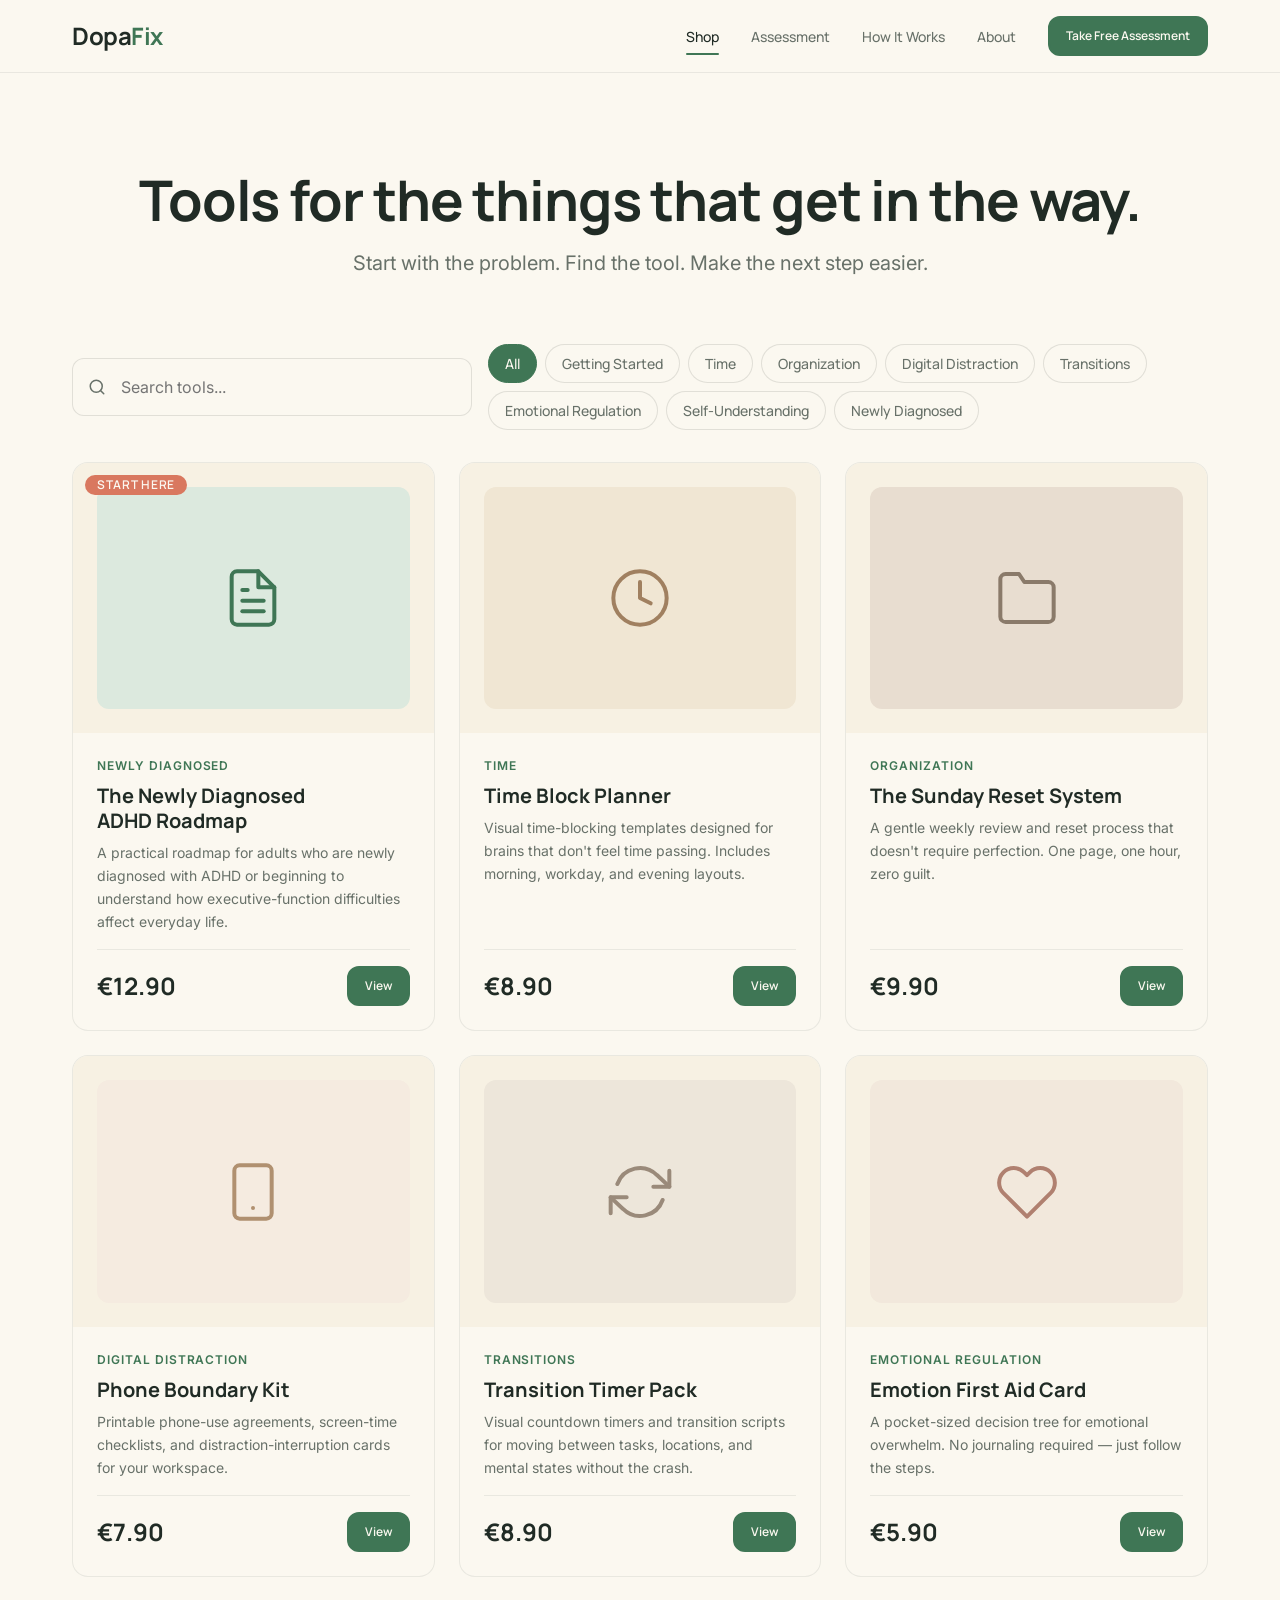
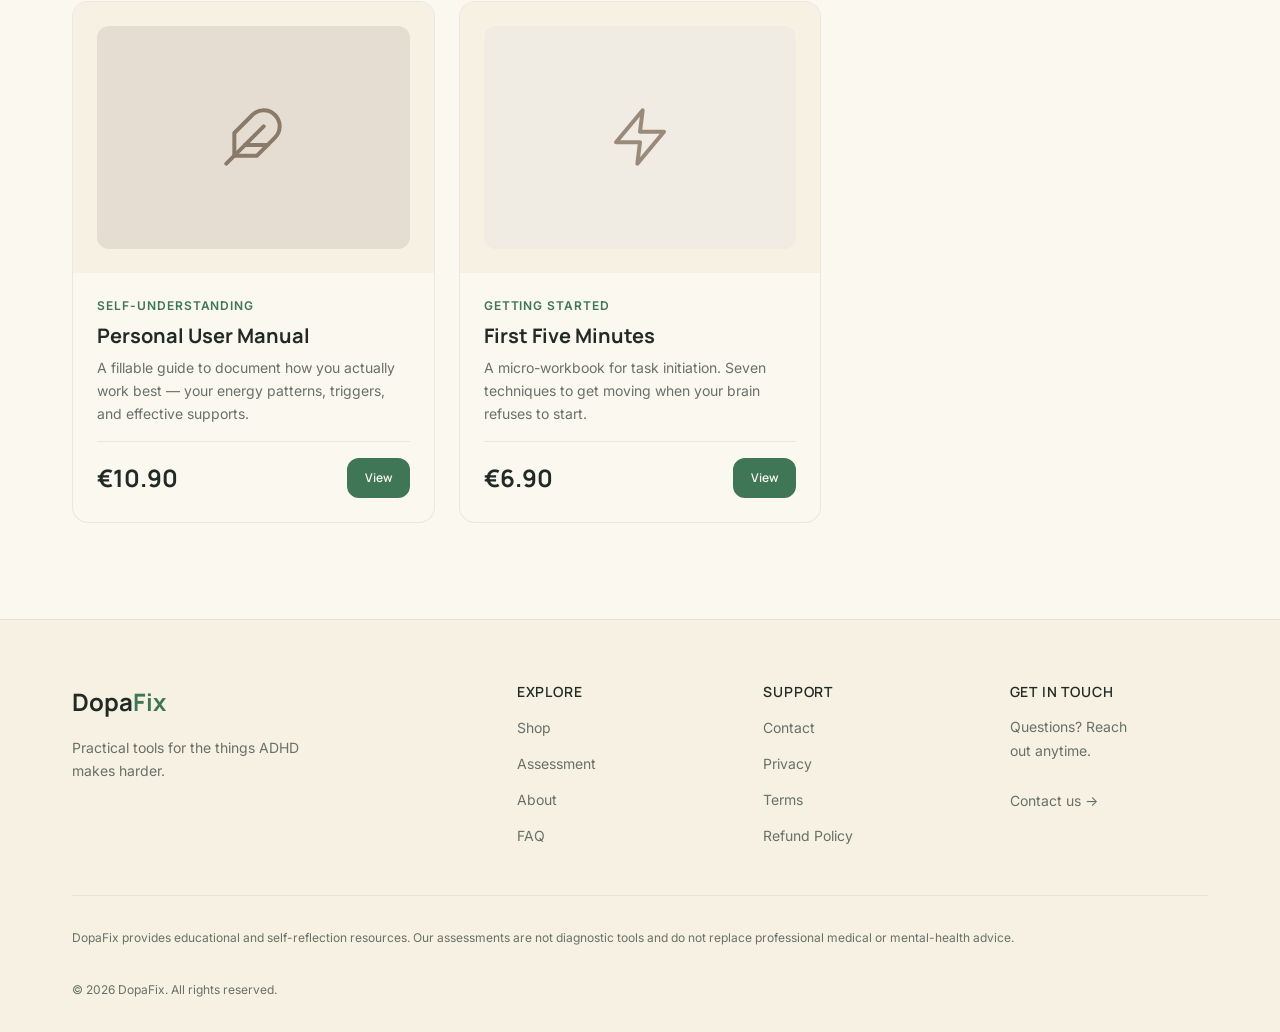
==== shop/index.html @ 5bd2aa69 "first" ====
<!DOCTYPE html>
<html lang="en">
<head>
  <meta charset="UTF-8">
  <meta name="viewport" content="width=device-width, initial-scale=1.0">
  <title>Shop — DopaFix</title>
  <meta name="description" content="Practical digital tools for attention, organization, procrastination, time, transitions and everyday executive functioning.">
  <meta property="og:title" content="Shop — DopaFix">
  <meta property="og:description" content="Tools for the things that get in the way.">
  <meta property="og:type" content="website">
  <link rel="preconnect" href="https://fonts.googleapis.com">
  <link rel="preconnect" href="https://fonts.gstatic.com" crossorigin>
  <link href="https://fonts.googleapis.com/css2?family=Inter:wght@400;500;600&family=Manrope:wght@500;600;700;800&display=swap" rel="stylesheet">
  <link rel="stylesheet" href="/assets/css/variables.css">
  <link rel="stylesheet" href="/assets/css/reset.css">
  <link rel="stylesheet" href="/assets/css/base.css">
  <link rel="stylesheet" href="/assets/css/components.css">
  <link rel="stylesheet" href="/assets/css/pages.css">
  <link rel="stylesheet" href="/assets/css/responsive.css">
  <style>
    .js-scroll-top { opacity:0; transform:translateY(20px); pointer-events:none; transition:all var(--transition-base); }
    .js-scroll-top.is-visible { opacity:1; transform:translateY(0); pointer-events:auto; }
  </style>
</head>
<body>

  <!-- Header -->
  <header class="site-header js-site-header">
    <div class="container">
      <div class="site-header__inner">
        <a href="/" class="site-logo" aria-label="DopaFix Home">Dopa<span>Fix</span></a>
        <nav class="site-nav" aria-label="Main">
          <a href="/shop/" class="site-nav__link is-active">Shop</a>
          <a href="/assessment/" class="site-nav__link">Assessment</a>
          <a href="/#how-it-works" class="site-nav__link">How It Works</a>
          <a href="/about/" class="site-nav__link">About</a>
          <a href="/assessment/" class="btn btn--primary btn--small">Take Free Assessment</a>
        </nav>
        <button class="mobile-menu-toggle js-menu-toggle" aria-label="Open menu" aria-expanded="false">
          <span class="mobile-menu-toggle__bar"></span>
        </button>
      </div>
    </div>
    <nav class="mobile-nav js-mobile-nav" aria-label="Mobile">
      <div class="mobile-nav__list">
        <a href="/shop/" class="mobile-nav__link is-active">Shop</a>
        <a href="/assessment/" class="mobile-nav__link">Assessment</a>
        <a href="/#how-it-works" class="mobile-nav__link">How It Works</a>
        <a href="/about/" class="mobile-nav__link">About</a>
        <a href="/assessment/" class="btn btn--primary btn--full mobile-nav__cta">Take Free Assessment</a>
      </div>
    </nav>
  </header>

  <main>

    <!-- Page Header -->
    <header class="page-header">
      <div class="container">
        <h1 class="page-header__title">Tools for the things that get in the way.</h1>
        <p class="page-header__desc">Start with the problem. Find the tool. Make the next step easier.</p>
      </div>
    </header>

    <!-- Shop -->
    <section class="section section--tight" style="padding-top:0;">
      <div class="container">

        <!-- Toolbar -->
        <div class="shop__toolbar">
          <div class="search-input shop__search">
            <svg class="search-input__icon" width="18" height="18" viewBox="0 0 24 24" fill="none" stroke="currentColor" stroke-width="2" stroke-linecap="round" stroke-linejoin="round"><circle cx="11" cy="11" r="8"/><line x1="21" y1="21" x2="16.65" y2="16.65"/></svg>
            <input type="text" class="search-input__field js-shop-search" placeholder="Search tools..." aria-label="Search tools">
          </div>
          <div class="filter-chips js-filter-chips">
            <button class="filter-chip is-active" data-filter="all">All</button>
            <button class="filter-chip" data-filter="getting-started">Getting Started</button>
            <button class="filter-chip" data-filter="time">Time</button>
            <button class="filter-chip" data-filter="organization">Organization</button>
            <button class="filter-chip" data-filter="digital-distraction">Digital Distraction</button>
            <button class="filter-chip" data-filter="transitions">Transitions</button>
            <button class="filter-chip" data-filter="emotional-regulation">Emotional Regulation</button>
            <button class="filter-chip" data-filter="self-understanding">Self-Understanding</button>
            <button class="filter-chip" data-filter="newly-diagnosed">Newly Diagnosed</button>
          </div>
        </div>

        <!-- Product Grid -->
        <div class="shop__grid js-shop-grid">

          <!-- Product 1 -->
          <article class="product-card" data-category="newly-diagnosed getting-started">
            <div class="product-card__image">
              <div style="width:100%;height:100%;display:flex;align-items:center;justify-content:center;background:var(--color-primary-light);border-radius:var(--radius-md);">
                <svg width="64" height="64" viewBox="0 0 24 24" fill="none" stroke="var(--color-primary)" stroke-width="1.5" stroke-linecap="round" stroke-linejoin="round"><path d="M14 2H6a2 2 0 00-2 2v16a2 2 0 002 2h12a2 2 0 002-2V8z"/><polyline points="14 2 14 8 20 8"/><line x1="16" y1="13" x2="8" y2="13"/><line x1="16" y1="17" x2="8" y2="17"/><polyline points="10 9 9 9 8 9"/></svg>
              </div>
              <span class="badge badge--accent" style="position:absolute;top:var(--space-3);left:var(--space-3);">Start here</span>
            </div>
            <div class="product-card__content">
              <span class="product-card__category">Newly Diagnosed</span>
              <h2 class="product-card__title">The Newly Diagnosed ADHD Roadmap</h2>
              <p class="product-card__desc">A practical roadmap for adults who are newly diagnosed with ADHD or beginning to understand how executive-function difficulties affect everyday life.</p>
              <div class="product-card__footer">
                <span class="product-card__price">€12.90</span>
                <a href="/product/" class="btn btn--primary btn--small">View</a>
              </div>
            </div>
          </article>

          <!-- Product 2 -->
          <article class="product-card" data-category="time">
            <div class="product-card__image">
              <div style="width:100%;height:100%;display:flex;align-items:center;justify-content:center;background:#f0e6d3;border-radius:var(--radius-md);">
                <svg width="64" height="64" viewBox="0 0 24 24" fill="none" stroke="#a08060" stroke-width="1.5" stroke-linecap="round" stroke-linejoin="round"><circle cx="12" cy="12" r="10"/><polyline points="12 6 12 12 16 14"/></svg>
              </div>
            </div>
            <div class="product-card__content">
              <span class="product-card__category">Time</span>
              <h2 class="product-card__title">Time Block Planner</h2>
              <p class="product-card__desc">Visual time-blocking templates designed for brains that don't feel time passing. Includes morning, workday, and evening layouts.</p>
              <div class="product-card__footer">
                <span class="product-card__price">€8.90</span>
                <a href="#" class="btn btn--primary btn--small" onclick="event.preventDefault();alert('Coming soon');">View</a>
              </div>
            </div>
          </article>

          <!-- Product 3 -->
          <article class="product-card" data-category="organization">
            <div class="product-card__image">
              <div style="width:100%;height:100%;display:flex;align-items:center;justify-content:center;background:#e8ddd0;border-radius:var(--radius-md);">
                <svg width="64" height="64" viewBox="0 0 24 24" fill="none" stroke="#8a7a6a" stroke-width="1.5" stroke-linecap="round" stroke-linejoin="round"><path d="M22 19a2 2 0 01-2 2H4a2 2 0 01-2-2V5a2 2 0 012-2h5l2 3h9a2 2 0 012 2z"/></svg>
              </div>
            </div>
            <div class="product-card__content">
              <span class="product-card__category">Organization</span>
              <h2 class="product-card__title">The Sunday Reset System</h2>
              <p class="product-card__desc">A gentle weekly review and reset process that doesn't require perfection. One page, one hour, zero guilt.</p>
              <div class="product-card__footer">
                <span class="product-card__price">€9.90</span>
                <a href="#" class="btn btn--primary btn--small" onclick="event.preventDefault();alert('Coming soon');">View</a>
              </div>
            </div>
          </article>

          <!-- Product 4 -->
          <article class="product-card" data-category="digital-distraction">
            <div class="product-card__image">
              <div style="width:100%;height:100%;display:flex;align-items:center;justify-content:center;background:#f5ebe0;border-radius:var(--radius-md);">
                <svg width="64" height="64" viewBox="0 0 24 24" fill="none" stroke="#b09070" stroke-width="1.5" stroke-linecap="round" stroke-linejoin="round"><rect x="5" y="2" width="14" height="20" rx="2" ry="2"/><line x1="12" y1="18" x2="12.01" y2="18"/></svg>
              </div>
            </div>
            <div class="product-card__content">
              <span class="product-card__category">Digital Distraction</span>
              <h2 class="product-card__title">Phone Boundary Kit</h2>
              <p class="product-card__desc">Printable phone-use agreements, screen-time checklists, and distraction-interruption cards for your workspace.</p>
              <div class="product-card__footer">
                <span class="product-card__price">€7.90</span>
                <a href="#" class="btn btn--primary btn--small" onclick="event.preventDefault();alert('Coming soon');">View</a>
              </div>
            </div>
          </article>

          <!-- Product 5 -->
          <article class="product-card" data-category="transitions">
            <div class="product-card__image">
              <div style="width:100%;height:100%;display:flex;align-items:center;justify-content:center;background:#ede6da;border-radius:var(--radius-md);">
                <svg width="64" height="64" viewBox="0 0 24 24" fill="none" stroke="#9a8a7a" stroke-width="1.5" stroke-linecap="round" stroke-linejoin="round"><polyline points="23 4 23 10 17 10"/><polyline points="1 20 1 14 7 14"/><path d="M3.51 9a9 9 0 0114.85-3.36L23 10M1 14l4.64 4.36A9 9 0 0020.49 15"/></svg>
              </div>
            </div>
            <div class="product-card__content">
              <span class="product-card__category">Transitions</span>
              <h2 class="product-card__title">Transition Timer Pack</h2>
              <p class="product-card__desc">Visual countdown timers and transition scripts for moving between tasks, locations, and mental states without the crash.</p>
              <div class="product-card__footer">
                <span class="product-card__price">€8.90</span>
                <a href="#" class="btn btn--primary btn--small" onclick="event.preventDefault();alert('Coming soon');">View</a>
              </div>
            </div>
          </article>

          <!-- Product 6 -->
          <article class="product-card" data-category="emotional-regulation">
            <div class="product-card__image">
              <div style="width:100%;height:100%;display:flex;align-items:center;justify-content:center;background:#f2e8dc;border-radius:var(--radius-md);">
                <svg width="64" height="64" viewBox="0 0 24 24" fill="none" stroke="#b08070" stroke-width="1.5" stroke-linecap="round" stroke-linejoin="round"><path d="M20.84 4.61a5.5 5.5 0 00-7.78 0L12 5.67l-1.06-1.06a5.5 5.5 0 00-7.78 7.78l1.06 1.06L12 21.23l7.78-7.78 1.06-1.06a5.5 5.5 0 000-7.78z"/></svg>
              </div>
            </div>
            <div class="product-card__content">
              <span class="product-card__category">Emotional Regulation</span>
              <h2 class="product-card__title">Emotion First Aid Card</h2>
              <p class="product-card__desc">A pocket-sized decision tree for emotional overwhelm. No journaling required — just follow the steps.</p>
              <div class="product-card__footer">
                <span class="product-card__price">€5.90</span>
                <a href="#" class="btn btn--primary btn--small" onclick="event.preventDefault();alert('Coming soon');">View</a>
              </div>
            </div>
          </article>

          <!-- Product 7 -->
          <article class="product-card" data-category="self-understanding">
            <div class="product-card__image">
              <div style="width:100%;height:100%;display:flex;align-items:center;justify-content:center;background:#e6ddd2;border-radius:var(--radius-md);">
                <svg width="64" height="64" viewBox="0 0 24 24" fill="none" stroke="#8a7a6a" stroke-width="1.5" stroke-linecap="round" stroke-linejoin="round"><path d="M20.24 12.24a6 6 0 00-8.49-8.49L5 10.5V19h8.5z"/><line x1="16" y1="8" x2="2" y2="22"/><line x1="17.5" y1="15" x2="9" y2="15"/></svg>
              </div>
            </div>
            <div class="product-card__content">
              <span class="product-card__category">Self-Understanding</span>
              <h2 class="product-card__title">Personal User Manual</h2>
              <p class="product-card__desc">A fillable guide to document how you actually work best — your energy patterns, triggers, and effective supports.</p>
              <div class="product-card__footer">
                <span class="product-card__price">€10.90</span>
                <a href="#" class="btn btn--primary btn--small" onclick="event.preventDefault();alert('Coming soon');">View</a>
              </div>
            </div>
          </article>

          <!-- Product 8 -->
          <article class="product-card" data-category="getting-started">
            <div class="product-card__image">
              <div style="width:100%;height:100%;display:flex;align-items:center;justify-content:center;background:#f0ebe3;border-radius:var(--radius-md);">
                <svg width="64" height="64" viewBox="0 0 24 24" fill="none" stroke="#9a8a7a" stroke-width="1.5" stroke-linecap="round" stroke-linejoin="round"><polygon points="13 2 3 14 12 14 11 22 21 10 12 10 13 2"/></svg>
              </div>
            </div>
            <div class="product-card__content">
              <span class="product-card__category">Getting Started</span>
              <h2 class="product-card__title">First Five Minutes</h2>
              <p class="product-card__desc">A micro-workbook for task initiation. Seven techniques to get moving when your brain refuses to start.</p>
              <div class="product-card__footer">
                <span class="product-card__price">€6.90</span>
                <a href="#" class="btn btn--primary btn--small" onclick="event.preventDefault();alert('Coming soon');">View</a>
              </div>
            </div>
          </article>

        </div>

        <!-- Empty State -->
        <div class="shop__empty js-shop-empty" style="display:none;">
          <div class="shop__empty-title">No tools found</div>
          <p>Try a different search term or category.</p>
        </div>

      </div>
    </section>

  </main>

  <!-- Footer -->
  <footer class="site-footer">
    <div class="container">
      <div class="site-footer__grid">
        <div class="site-footer__brand">
          <div class="site-footer__logo">Dopa<span>Fix</span></div>
          <p class="site-footer__tagline">Practical tools for the things ADHD makes harder.</p>
        </div>
        <div>
          <h3 class="site-footer__heading">Explore</h3>
          <ul class="site-footer__links">
            <li><a href="/shop/" class="site-footer__link">Shop</a></li>
            <li><a href="/assessment/" class="site-footer__link">Assessment</a></li>
            <li><a href="/about/" class="site-footer__link">About</a></li>
            <li><a href="/faq/" class="site-footer__link">FAQ</a></li>
          </ul>
        </div>
        <div>
          <h3 class="site-footer__heading">Support</h3>
          <ul class="site-footer__links">
            <li><a href="/contact/" class="site-footer__link">Contact</a></li>
            <li><a href="/privacy/" class="site-footer__link">Privacy</a></li>
            <li><a href="/terms/" class="site-footer__link">Terms</a></li>
            <li><a href="/refund/" class="site-footer__link">Refund Policy</a></li>
          </ul>
        </div>
        <div>
          <h3 class="site-footer__heading">Get in touch</h3>
          <p class="site-footer__tagline" style="margin-top:var(--space-3);">Questions? Reach out anytime.</p>
          <a href="/contact/" class="site-footer__link" style="margin-top:var(--space-3);display:inline-block;">Contact us →</a>
        </div>
      </div>
      <div class="site-footer__bottom">
        <p class="site-footer__legal">
          DopaFix provides educational and self-reflection resources. Our assessments are not diagnostic tools and do not replace professional medical or mental-health advice.
        </p>
        <p class="site-footer__legal">© 2026 DopaFix. All rights reserved.</p>
      </div>
    </div>
  </footer>

  <!-- Scroll to top -->
  <button class="js-scroll-top" aria-label="Scroll to top" aria-hidden="true" style="position:fixed;bottom:24px;right:24px;width:48px;height:48px;border-radius:50%;background:var(--color-primary);color:var(--color-text-inverse);border:none;box-shadow:var(--shadow-lg);cursor:pointer;z-index:var(--z-sticky);display:flex;align-items:center;justify-content:center;">
    <svg width="20" height="20" viewBox="0 0 24 24" fill="none" stroke="currentColor" stroke-width="2.5" stroke-linecap="round" stroke-linejoin="round"><path d="M18 15l-6-6-6 6"/></svg>
  </button>

  <script src="/assets/js/app.js"></script>
  <script src="/assets/js/navigation.js"></script>
  <script src="/assets/js/shop.js"></script>
</body>
</html>
---- assets/css/variables.css ----
/* ============================================
   DopaFix — Design Tokens & CSS Variables
   ============================================ */

:root {
  /* ------------------------------------------
     Brand Colors
     ------------------------------------------ */
  --green-500: #3F7655;
  --green-700: #244936;
  --green-100: #DCE9DE;

  --vanilla-300: #F7F1E3;
  --vanilla-100: #FBF8F0;
  --vanilla-400: #E9DDC8;

  --terracotta-500: #D9785F;
  --terracotta-300: #E9A18D;

  --ink-900: #202B25;
  --ink-600: #687169;

  /* Semantic color aliases */
  --color-primary: var(--green-500);
  --color-primary-dark: var(--green-700);
  --color-primary-light: var(--green-100);

  --color-accent: var(--terracotta-500);
  --color-accent-light: var(--terracotta-300);

  --color-background: var(--vanilla-100);
  --color-background-warm: var(--vanilla-300);
  --color-background-muted: var(--vanilla-400);

  --color-text: var(--ink-900);
  --color-text-secondary: var(--ink-600);
  --color-text-inverse: var(--vanilla-100);

  /* ------------------------------------------
     Typography
     ------------------------------------------ */
  --font-heading: 'Manrope', 'Segoe UI', system-ui, -apple-system, sans-serif;
  --font-body: 'Inter', 'Segoe UI', system-ui, -apple-system, sans-serif;

  --text-xs: 0.75rem;      /* 12px */
  --text-sm: 0.875rem;     /* 14px */
  --text-base: 1rem;       /* 16px */
  --text-md: 1.125rem;     /* 18px */
  --text-lg: 1.25rem;      /* 20px */
  --text-xl: 1.5rem;       /* 24px */
  --text-2xl: 1.875rem;    /* 30px */
  --text-3xl: 2.25rem;     /* 36px */
  --text-4xl: 3rem;        /* 48px */
  --text-5xl: 3.75rem;     /* 60px */

  --leading-tight: 1.1;
  --leading-snug: 1.25;
  --leading-normal: 1.5;
  --leading-relaxed: 1.65;

  --weight-regular: 400;
  --weight-medium: 500;
  --weight-semibold: 600;
  --weight-bold: 700;

  /* ------------------------------------------
     Spacing
     ------------------------------------------ */
  --space-1: 0.25rem;   /* 4px */
  --space-2: 0.5rem;    /* 8px */
  --space-3: 0.75rem;  /* 12px */
  --space-4: 1rem;     /* 16px */
  --space-5: 1.25rem;  /* 20px */
  --space-6: 1.5rem;   /* 24px */
  --space-8: 2rem;     /* 32px */
  --space-10: 2.5rem;  /* 40px */
  --space-12: 3rem;    /* 48px */
  --space-16: 4rem;    /* 64px */
  --space-20: 5rem;    /* 80px */
  --space-24: 6rem;    /* 96px */
  --space-32: 8rem;    /* 128px */

  /* ------------------------------------------
     Layout
     ------------------------------------------ */
  --container-max: 1200px;
  --container-narrow: 720px;
  --container-wide: 1400px;

  --radius-sm: 0.375rem;   /* 6px */
  --radius-md: 0.75rem;    /* 12px */
  --radius-lg: 1rem;       /* 16px */
  --radius-xl: 1.5rem;     /* 24px */
  --radius-full: 9999px;

  /* ------------------------------------------
     Shadows
     ------------------------------------------ */
  --shadow-sm: 0 1px 2px rgba(32, 43, 37, 0.06);
  --shadow-md: 0 4px 12px rgba(32, 43, 37, 0.08);
  --shadow-lg: 0 8px 24px rgba(32, 43, 37, 0.10);
  --shadow-xl: 0 16px 48px rgba(32, 43, 37, 0.12);
  --shadow-focus: 0 0 0 3px rgba(63, 118, 85, 0.35);

  /* ------------------------------------------
     Borders
     ------------------------------------------ */
  --border-subtle: 1px solid rgba(32, 43, 37, 0.08);
  --border-light: 1px solid rgba(32, 43, 37, 0.12);
  --border-medium: 1px solid rgba(32, 43, 37, 0.18);

  /* ------------------------------------------
     Z-Index Scale
     ------------------------------------------ */
  --z-base: 0;
  --z-dropdown: 100;
  --z-sticky: 200;
  --z-modal-backdrop: 300;
  --z-modal: 400;
  --z-toast: 500;

  /* ------------------------------------------
     Transitions
     ------------------------------------------ */
  --transition-fast: 150ms ease;
  --transition-base: 250ms ease;
  --transition-slow: 400ms ease;

  /* ------------------------------------------
     Breakpoints (for reference in JS & media queries)
     ------------------------------------------ */
  --bp-sm: 480px;
  --bp-md: 768px;
  --bp-lg: 1024px;
  --bp-xl: 1440px;
}
---- assets/css/base.css ----
/* ============================================
   DopaFix — Base Styles & Utilities
   ============================================ */

/* ------------------------------------------
   Google Fonts (loaded via HTML, styled here)
   ------------------------------------------ */

/* ------------------------------------------
   Layout Utilities
   ------------------------------------------ */
.container {
  width: 100%;
  max-width: var(--container-max);
  margin-left: auto;
  margin-right: auto;
  padding-left: var(--space-5);
  padding-right: var(--space-5);
}

.container--narrow {
  max-width: var(--container-narrow);
}

.container--wide {
  max-width: var(--container-wide);
}

.section {
  padding-top: var(--space-20);
  padding-bottom: var(--space-20);
}

.section--tight {
  padding-top: var(--space-12);
  padding-bottom: var(--space-12);
}

.section--warm {
  background-color: var(--color-background-warm);
}

.section--green {
  background-color: var(--color-primary);
  color: var(--color-text-inverse);
}

.section--green h1,
.section--green h2,
.section--green h3,
.section--green h4,
.section--green h5,
.section--green h6 {
  color: var(--color-text-inverse);
}

/* ------------------------------------------
   Typography Utilities
   ------------------------------------------ */
.heading-1 {
  font-family: var(--font-heading);
  font-size: var(--text-4xl);
  font-weight: var(--weight-bold);
  line-height: var(--leading-tight);
  letter-spacing: -0.02em;
}

.heading-2 {
  font-family: var(--font-heading);
  font-size: var(--text-3xl);
  font-weight: var(--weight-bold);
  line-height: var(--leading-snug);
  letter-spacing: -0.01em;
}

.heading-3 {
  font-family: var(--font-heading);
  font-size: var(--text-xl);
  font-weight: var(--weight-bold);
  line-height: var(--leading-snug);
}

.heading-4 {
  font-family: var(--font-heading);
  font-size: var(--text-lg);
  font-weight: var(--weight-semibold);
  line-height: var(--leading-snug);
}

.body-large {
  font-size: var(--text-md);
  line-height: var(--leading-relaxed);
  color: var(--color-text-secondary);
}

.body-small {
  font-size: var(--text-sm);
  line-height: var(--leading-normal);
  color: var(--color-text-secondary);
}

.eyebrow {
  display: inline-block;
  font-family: var(--font-heading);
  font-size: var(--text-xs);
  font-weight: var(--weight-semibold);
  letter-spacing: 0.12em;
  text-transform: uppercase;
  color: var(--color-primary);
  margin-bottom: var(--space-4);
}

.section--green .eyebrow {
  color: var(--green-100);
}

.text-center {
  text-align: center;
}

.text-left {
  text-align: left;
}

/* ------------------------------------------
   Spacing Utilities
   ------------------------------------------ */
.stack > * + * {
  margin-top: var(--space-4);
}

.stack-sm > * + * {
  margin-top: var(--space-2);
}

.stack-lg > * + * {
  margin-top: var(--space-6);
}

.stack-xl > * + * {
  margin-top: var(--space-8);
}

/* ------------------------------------------
   Base Element Styles
   ------------------------------------------ */
p {
  margin-bottom: var(--space-4);
}

p:last-child {
  margin-bottom: 0;
}

a {
  transition: color var(--transition-fast);
}

a:hover {
  color: var(--color-primary);
}

strong {
  font-weight: var(--weight-semibold);
  color: var(--color-text);
}

/* ------------------------------------------
   Lists (restored for content areas)
   ------------------------------------------ */
.content-list {
  list-style: disc;
  padding-left: var(--space-6);
}

.content-list li {
  margin-bottom: var(--space-2);
  color: var(--color-text-secondary);
}

.content-list li::marker {
  color: var(--color-primary);
}

/* ------------------------------------------
   Horizontal Rule
   ------------------------------------------ */
hr {
  border: none;
  height: 1px;
  background-color: var(--vanilla-400);
  margin: var(--space-8) 0;
}

/* ------------------------------------------
   Selection
   ------------------------------------------ */
::selection {
  background-color: var(--green-100);
  color: var(--ink-900);
}
---- assets/css/components.css ----
/* ============================================
   DopaFix — Reusable Components
   ============================================ */

/* ------------------------------------------
   Buttons
   ------------------------------------------ */
.btn {
  display: inline-flex;
  align-items: center;
  justify-content: center;
  gap: var(--space-2);
  font-family: var(--font-heading);
  font-size: var(--text-sm);
  font-weight: var(--weight-semibold);
  line-height: 1;
  padding: var(--space-4) var(--space-6);
  border-radius: var(--radius-md);
  border: 2px solid transparent;
  cursor: pointer;
  transition: all var(--transition-base);
  text-align: center;
  white-space: nowrap;
  min-height: 48px;
}

.btn:focus-visible {
  box-shadow: var(--shadow-focus);
}

.btn--primary {
  background-color: var(--color-primary);
  color: var(--color-text-inverse);
  border-color: var(--color-primary);
}

.btn--primary:hover {
  background-color: var(--color-primary-dark);
  border-color: var(--color-primary-dark);
}

.btn--secondary {
  background-color: transparent;
  color: var(--color-primary);
  border-color: var(--color-primary);
}

.btn--secondary:hover {
  background-color: var(--color-primary);
  color: var(--color-text-inverse);
}

.btn--accent {
  background-color: var(--color-accent);
  color: var(--color-text-inverse);
  border-color: var(--color-accent);
}

.btn--accent:hover {
  background-color: #c46a52;
  border-color: #c46a52;
}

.btn--ghost {
  background-color: transparent;
  color: var(--color-text);
  border-color: var(--border-light);
}

.btn--ghost:hover {
  background-color: var(--color-background-warm);
  border-color: var(--border-medium);
}

.btn--large {
  padding: var(--space-5) var(--space-8);
  font-size: var(--text-base);
  border-radius: var(--radius-lg);
  min-height: 56px;
}

.btn--small {
  padding: var(--space-3) var(--space-4);
  font-size: var(--text-xs);
  min-height: 36px;
}

.btn--full {
  width: 100%;
}

.btn-group {
  display: flex;
  flex-wrap: wrap;
  gap: var(--space-4);
  align-items: center;
}

.btn-group--center {
  justify-content: center;
}

/* ------------------------------------------
   Badges
   ------------------------------------------ */
.badge {
  display: inline-flex;
  align-items: center;
  gap: var(--space-1);
  font-family: var(--font-heading);
  font-size: var(--text-xs);
  font-weight: var(--weight-semibold);
  letter-spacing: 0.06em;
  text-transform: uppercase;
  padding: var(--space-1) var(--space-3);
  border-radius: var(--radius-full);
  line-height: 1;
}

.badge--primary {
  background-color: var(--color-primary);
  color: var(--color-text-inverse);
}

.badge--accent {
  background-color: var(--color-accent);
  color: var(--color-text-inverse);
}

.badge--light {
  background-color: var(--color-primary-light);
  color: var(--color-primary-dark);
}

.badge--outline {
  background-color: transparent;
  color: var(--color-text-secondary);
  border: 1px solid var(--border-light);
}

/* ------------------------------------------
   Cards
   ------------------------------------------ */
.card {
  background-color: var(--color-background);
  border: var(--border-subtle);
  border-radius: var(--radius-lg);
  padding: var(--space-8);
  transition: transform var(--transition-base), box-shadow var(--transition-base);
}

.card:hover {
  transform: translateY(-2px);
  box-shadow: var(--shadow-md);
}

.card--warm {
  background-color: var(--color-background-warm);
}

.card--green {
  background-color: var(--color-primary);
  color: var(--color-text-inverse);
  border-color: var(--color-primary);
}

.card--green .card__title,
.card--green .card__text {
  color: var(--color-text-inverse);
}

.card__icon {
  width: 48px;
  height: 48px;
  display: flex;
  align-items: center;
  justify-content: center;
  background-color: var(--color-primary-light);
  color: var(--color-primary);
  border-radius: var(--radius-md);
  margin-bottom: var(--space-5);
  font-size: var(--text-xl);
}

.card--green .card__icon {
  background-color: rgba(255,255,255,0.15);
  color: var(--color-text-inverse);
}

.card__title {
  font-family: var(--font-heading);
  font-size: var(--text-lg);
  font-weight: var(--weight-bold);
  margin-bottom: var(--space-2);
  color: var(--color-text);
}

.card__text {
  font-size: var(--text-sm);
  line-height: var(--leading-relaxed);
  color: var(--color-text-secondary);
}

.card__price {
  font-family: var(--font-heading);
  font-size: var(--text-2xl);
  font-weight: var(--weight-bold);
  color: var(--color-text);
  margin-top: var(--space-4);
}

/* Problem Cards (6-up grid) */
.problem-card {
  background-color: var(--color-background);
  border: var(--border-subtle);
  border-radius: var(--radius-lg);
  padding: var(--space-8);
  text-align: center;
  transition: all var(--transition-base);
  cursor: default;
}

.problem-card:hover {
  border-color: var(--color-primary-light);
  box-shadow: var(--shadow-md);
  transform: translateY(-3px);
}

.problem-card__icon {
  width: 64px;
  height: 64px;
  margin: 0 auto var(--space-5);
  display: flex;
  align-items: center;
  justify-content: center;
  background-color: var(--color-primary-light);
  color: var(--color-primary);
  border-radius: var(--radius-xl);
  font-size: var(--text-2xl);
}

.problem-card__title {
  font-family: var(--font-heading);
  font-size: var(--text-md);
  font-weight: var(--weight-bold);
  margin-bottom: var(--space-2);
}

.problem-card__desc {
  font-size: var(--text-sm);
  color: var(--color-text-secondary);
  line-height: var(--leading-normal);
}

/* Product Card (shop grid) */
.product-card {
  background-color: var(--color-background);
  border: var(--border-subtle);
  border-radius: var(--radius-lg);
  overflow: hidden;
  transition: transform var(--transition-base), box-shadow var(--transition-base);
  display: flex;
  flex-direction: column;
}

.product-card:hover {
  transform: translateY(-4px);
  box-shadow: var(--shadow-lg);
}

.product-card__image {
  aspect-ratio: 4 / 3;
  background-color: var(--color-background-warm);
  display: flex;
  align-items: center;
  justify-content: center;
  padding: var(--space-6);
  position: relative;
}

.product-card__content {
  padding: var(--space-6);
  flex: 1;
  display: flex;
  flex-direction: column;
}

.product-card__category {
  font-size: var(--text-xs);
  font-weight: var(--weight-semibold);
  text-transform: uppercase;
  letter-spacing: 0.08em;
  color: var(--color-primary);
  margin-bottom: var(--space-2);
}

.product-card__title {
  font-family: var(--font-heading);
  font-size: var(--text-lg);
  font-weight: var(--weight-bold);
  margin-bottom: var(--space-2);
  line-height: var(--leading-snug);
}

.product-card__desc {
  font-size: var(--text-sm);
  color: var(--color-text-secondary);
  line-height: var(--leading-relaxed);
  margin-bottom: var(--space-4);
  flex: 1;
}

.product-card__footer {
  display: flex;
  align-items: center;
  justify-content: space-between;
  padding-top: var(--space-4);
  border-top: var(--border-subtle);
}

.product-card__price {
  font-family: var(--font-heading);
  font-size: var(--text-xl);
  font-weight: var(--weight-bold);
}

/* ------------------------------------------
   Grids
   ------------------------------------------ */
.grid {
  display: grid;
  gap: var(--space-6);
}

.grid--2 {
  grid-template-columns: repeat(2, 1fr);
}

.grid--3 {
  grid-template-columns: repeat(3, 1fr);
}

.grid--4 {
  grid-template-columns: repeat(4, 1fr);
}

.grid--6 {
  grid-template-columns: repeat(6, 1fr);
}

/* ------------------------------------------
   Forms
   ------------------------------------------ */
.form-group {
  margin-bottom: var(--space-6);
}

.form-label {
  display: block;
  font-family: var(--font-heading);
  font-size: var(--text-sm);
  font-weight: var(--weight-semibold);
  margin-bottom: var(--space-2);
  color: var(--color-text);
}

.form-input,
.form-textarea,
.form-select {
  width: 100%;
  padding: var(--space-4);
  font-size: var(--text-base);
  font-family: var(--font-body);
  color: var(--color-text);
  background-color: var(--color-background);
  border: var(--border-light);
  border-radius: var(--radius-md);
  transition: border-color var(--transition-fast), box-shadow var(--transition-fast);
  min-height: 48px;
}

.form-input::placeholder,
.form-textarea::placeholder {
  color: var(--color-text-secondary);
  opacity: 0.6;
}

.form-input:focus,
.form-textarea:focus,
.form-select:focus {
  border-color: var(--color-primary);
  box-shadow: var(--shadow-focus);
  outline: none;
}

.form-textarea {
  min-height: 160px;
  resize: vertical;
}

.form-select {
  appearance: none;
  background-image: url("data:image/svg+xml,%3Csvg xmlns='http://www.w3.org/2000/svg' width='16' height='16' fill='%23687169' viewBox='0 0 16 16'%3E%3Cpath d='M8 11L3 6h10l-5 5z'/%3E%3C/svg%3E");
  background-repeat: no-repeat;
  background-position: right var(--space-4) center;
  padding-right: var(--space-10);
}

.form-hint {
  font-size: var(--text-xs);
  color: var(--color-text-secondary);
  margin-top: var(--space-2);
}

/* Search */
.search-input {
  position: relative;
}

.search-input__field {
  width: 100%;
  padding: var(--space-4) var(--space-4) var(--space-4) var(--space-12);
  font-size: var(--text-base);
  border: var(--border-light);
  border-radius: var(--radius-md);
  background-color: var(--color-background);
  transition: all var(--transition-fast);
}

.search-input__field:focus {
  border-color: var(--color-primary);
  box-shadow: var(--shadow-focus);
  outline: none;
}

.search-input__icon {
  position: absolute;
  left: var(--space-4);
  top: 50%;
  transform: translateY(-50%);
  color: var(--color-text-secondary);
  pointer-events: none;
}

/* ------------------------------------------
   Filter Chips
   ------------------------------------------ */
.filter-chips {
  display: flex;
  flex-wrap: wrap;
  gap: var(--space-2);
}

.filter-chip {
  display: inline-flex;
  align-items: center;
  padding: var(--space-2) var(--space-4);
  font-family: var(--font-heading);
  font-size: var(--text-sm);
  font-weight: var(--weight-medium);
  color: var(--color-text-secondary);
  background-color: var(--color-background);
  border: var(--border-light);
  border-radius: var(--radius-full);
  cursor: pointer;
  transition: all var(--transition-fast);
  user-select: none;
}

.filter-chip:hover {
  border-color: var(--color-primary);
  color: var(--color-primary);
}

.filter-chip.is-active {
  background-color: var(--color-primary);
  color: var(--color-text-inverse);
  border-color: var(--color-primary);
}

/* ------------------------------------------
   Navigation
   ------------------------------------------ */
.site-header {
  position: sticky;
  top: 0;
  z-index: var(--z-sticky);
  background-color: rgba(251, 248, 240, 0.92);
  backdrop-filter: blur(12px);
  -webkit-backdrop-filter: blur(12px);
  border-bottom: var(--border-subtle);
}

.site-header__inner {
  display: flex;
  align-items: center;
  justify-content: space-between;
  height: 72px;
}

.site-logo {
  font-family: var(--font-heading);
  font-size: var(--text-xl);
  font-weight: var(--weight-bold);
  color: var(--color-text);
  letter-spacing: -0.02em;
}

.site-logo span {
  color: var(--color-primary);
}

.site-nav {
  display: flex;
  align-items: center;
  gap: var(--space-8);
}

.site-nav__link {
  font-family: var(--font-heading);
  font-size: var(--text-sm);
  font-weight: var(--weight-medium);
  color: var(--color-text-secondary);
  padding: var(--space-2) 0;
  position: relative;
  transition: color var(--transition-fast);
}

.site-nav__link::after {
  content: '';
  position: absolute;
  bottom: 0;
  left: 0;
  width: 0;
  height: 2px;
  background-color: var(--color-primary);
  transition: width var(--transition-base);
  border-radius: var(--radius-full);
}

.site-nav__link:hover,
.site-nav__link.is-active {
  color: var(--color-text);
}

.site-nav__link:hover::after,
.site-nav__link.is-active::after {
  width: 100%;
}

/* Mobile Menu */
.mobile-menu-toggle {
  display: none;
  width: 48px;
  height: 48px;
  align-items: center;
  justify-content: center;
  border-radius: var(--radius-md);
  color: var(--color-text);
}

.mobile-menu-toggle:hover {
  background-color: var(--color-background-warm);
}

.mobile-menu-toggle__bar {
  display: block;
  width: 24px;
  height: 2px;
  background-color: currentColor;
  border-radius: var(--radius-full);
  position: relative;
  transition: background-color var(--transition-fast);
}

.mobile-menu-toggle__bar::before,
.mobile-menu-toggle__bar::after {
  content: '';
  position: absolute;
  left: 0;
  width: 100%;
  height: 2px;
  background-color: currentColor;
  border-radius: var(--radius-full);
  transition: transform var(--transition-base);
}

.mobile-menu-toggle__bar::before {
  top: -7px;
}

.mobile-menu-toggle__bar::after {
  top: 7px;
}

.mobile-menu-toggle.is-open .mobile-menu-toggle__bar {
  background-color: transparent;
}

.mobile-menu-toggle.is-open .mobile-menu-toggle__bar::before {
  transform: translateY(7px) rotate(45deg);
}

.mobile-menu-toggle.is-open .mobile-menu-toggle__bar::after {
  transform: translateY(-7px) rotate(-45deg);
}

.mobile-nav {
  display: none;
  position: absolute;
  top: 100%;
  left: 0;
  right: 0;
  background-color: var(--color-background);
  border-bottom: var(--border-light);
  padding: var(--space-6) var(--space-5);
  box-shadow: var(--shadow-lg);
}

.mobile-nav.is-open {
  display: block;
}

.mobile-nav__list {
  display: flex;
  flex-direction: column;
  gap: var(--space-2);
}

.mobile-nav__link {
  display: block;
  padding: var(--space-4);
  font-family: var(--font-heading);
  font-size: var(--text-lg);
  font-weight: var(--weight-medium);
  color: var(--color-text);
  border-radius: var(--radius-md);
  transition: background-color var(--transition-fast);
}

.mobile-nav__link:hover,
.mobile-nav__link.is-active {
  background-color: var(--color-primary-light);
  color: var(--color-primary-dark);
}

.mobile-nav__cta {
  margin-top: var(--space-4);
}

/* ------------------------------------------
   Footer
   ------------------------------------------ */
.site-footer {
  background-color: var(--color-background-warm);
  border-top: var(--border-subtle);
  padding-top: var(--space-16);
  padding-bottom: var(--space-8);
}

.site-footer__grid {
  display: grid;
  grid-template-columns: 2fr 1fr 1fr 1fr;
  gap: var(--space-12);
  margin-bottom: var(--space-12);
}

.site-footer__brand {
  max-width: 280px;
}

.site-footer__logo {
  font-family: var(--font-heading);
  font-size: var(--text-xl);
  font-weight: var(--weight-bold);
  color: var(--color-text);
  margin-bottom: var(--space-4);
}

.site-footer__logo span {
  color: var(--color-primary);
}

.site-footer__tagline {
  font-size: var(--text-sm);
  color: var(--color-text-secondary);
  line-height: var(--leading-relaxed);
}

.site-footer__heading {
  font-family: var(--font-heading);
  font-size: var(--text-sm);
  font-weight: var(--weight-semibold);
  text-transform: uppercase;
  letter-spacing: 0.06em;
  color: var(--color-text);
  margin-bottom: var(--space-4);
}

.site-footer__links {
  display: flex;
  flex-direction: column;
  gap: var(--space-3);
}

.site-footer__link {
  font-size: var(--text-sm);
  color: var(--color-text-secondary);
  transition: color var(--transition-fast);
}

.site-footer__link:hover {
  color: var(--color-primary);
}

.site-footer__bottom {
  padding-top: var(--space-8);
  border-top: var(--border-subtle);
  display: flex;
  flex-direction: column;
  gap: var(--space-4);
}

.site-footer__legal {
  font-size: var(--text-xs);
  color: var(--color-text-secondary);
  line-height: var(--leading-relaxed);
}

.site-footer__legal a {
  text-decoration: underline;
  text-underline-offset: 2px;
}

/* ------------------------------------------
   Modal
   ------------------------------------------ */
.modal-backdrop {
  position: fixed;
  inset: 0;
  background-color: rgba(32, 43, 37, 0.6);
  backdrop-filter: blur(4px);
  -webkit-backdrop-filter: blur(4px);
  z-index: var(--z-modal-backdrop);
  opacity: 0;
  visibility: hidden;
  transition: opacity var(--transition-base), visibility var(--transition-base);
}

.modal-backdrop.is-open {
  opacity: 1;
  visibility: visible;
}

.modal {
  position: fixed;
  top: 50%;
  left: 50%;
  transform: translate(-50%, -50%) scale(0.96);
  z-index: var(--z-modal);
  background-color: var(--color-background);
  border-radius: var(--radius-xl);
  box-shadow: var(--shadow-xl);
  max-width: 900px;
  width: calc(100% - var(--space-8));
  max-height: 90vh;
  overflow: hidden;
  opacity: 0;
  visibility: hidden;
  transition: opacity var(--transition-base), visibility var(--transition-base), transform var(--transition-base);
  display: flex;
  flex-direction: column;
}

.modal.is-open {
  opacity: 1;
  visibility: visible;
  transform: translate(-50%, -50%) scale(1);
}

.modal__header {
  display: flex;
  align-items: center;
  justify-content: space-between;
  padding: var(--space-6) var(--space-8);
  border-bottom: var(--border-subtle);
}

.modal__title {
  font-family: var(--font-heading);
  font-size: var(--text-lg);
  font-weight: var(--weight-bold);
}

.modal__close {
  width: 40px;
  height: 40px;
  display: flex;
  align-items: center;
  justify-content: center;
  border-radius: var(--radius-md);
  color: var(--color-text-secondary);
  transition: all var(--transition-fast);
}

.modal__close:hover {
  background-color: var(--color-background-warm);
  color: var(--color-text);
}

.modal__body {
  padding: var(--space-8);
  overflow-y: auto;
  flex: 1;
}

/* ------------------------------------------
   Progress Bar
   ------------------------------------------ */
.progress-bar {
  width: 100%;
  height: 8px;
  background-color: var(--vanilla-400);
  border-radius: var(--radius-full);
  overflow: hidden;
}

.progress-bar__fill {
  height: 100%;
  background-color: var(--color-primary);
  border-radius: var(--radius-full);
  transition: width var(--transition-slow) ease-out;
}

/* ------------------------------------------
   FAQ Accordion
   ------------------------------------------ */
.accordion__item {
  border-bottom: var(--border-subtle);
}

.accordion__trigger {
  width: 100%;
  display: flex;
  align-items: center;
  justify-content: space-between;
  padding: var(--space-6) 0;
  font-family: var(--font-heading);
  font-size: var(--text-md);
  font-weight: var(--weight-semibold);
  text-align: left;
  color: var(--color-text);
  transition: color var(--transition-fast);
}

.accordion__trigger:hover {
  color: var(--color-primary);
}

.accordion__trigger-icon {
  width: 24px;
  height: 24px;
  display: flex;
  align-items: center;
  justify-content: center;
  flex-shrink: 0;
  margin-left: var(--space-4);
  transition: transform var(--transition-base);
  color: var(--color-text-secondary);
}

.accordion__item.is-open .accordion__trigger-icon {
  transform: rotate(180deg);
}

.accordion__panel {
  max-height: 0;
  overflow: hidden;
  transition: max-height var(--transition-slow), padding var(--transition-slow);
}

.accordion__item.is-open .accordion__panel {
  max-height: 500px;
  padding-bottom: var(--space-6);
}

.accordion__content {
  font-size: var(--text-base);
  line-height: var(--leading-relaxed);
  color: var(--color-text-secondary);
}

/* ------------------------------------------
   Product Mockup
   ------------------------------------------ */
.mockup {
  position: relative;
  background-color: var(--color-background);
  border: var(--border-light);
  border-radius: var(--radius-lg);
  box-shadow: var(--shadow-lg);
  overflow: hidden;
}

.mockup__screen {
  aspect-ratio: 4 / 3;
  background-color: var(--color-background-warm);
  display: flex;
  align-items: center;
  justify-content: center;
  padding: var(--space-8);
}

.mockup__content {
  text-align: center;
}

.mockup__title {
  font-family: var(--font-heading);
  font-size: var(--text-2xl);
  font-weight: var(--weight-bold);
  margin-bottom: var(--space-2);
}

.mockup__meta {
  font-size: var(--text-sm);
  color: var(--color-text-secondary);
}

/* ------------------------------------------
   Steps / Numbered List
   ------------------------------------------ */
.steps {
  display: flex;
  flex-direction: column;
  gap: var(--space-8);
  counter-reset: step;
}

.step {
  display: flex;
  gap: var(--space-5);
  align-items: flex-start;
}

.step__number {
  width: 48px;
  height: 48px;
  display: flex;
  align-items: center;
  justify-content: center;
  background-color: var(--color-primary);
  color: var(--color-text-inverse);
  font-family: var(--font-heading);
  font-size: var(--text-lg);
  font-weight: var(--weight-bold);
  border-radius: var(--radius-md);
  flex-shrink: 0;
}

.step__content {
  flex: 1;
  padding-top: var(--space-1);
}

.step__title {
  font-family: var(--font-heading);
  font-size: var(--text-lg);
  font-weight: var(--weight-bold);
  margin-bottom: var(--space-1);
}

.step__desc {
  font-size: var(--text-base);
  color: var(--color-text-secondary);
  line-height: var(--leading-relaxed);
}

/* ------------------------------------------
   Alert / Notice
   ------------------------------------------ */
.notice {
  padding: var(--space-5);
  border-radius: var(--radius-md);
  font-size: var(--text-sm);
  line-height: var(--leading-relaxed);
}

.notice--info {
  background-color: var(--color-primary-light);
  color: var(--color-primary-dark);
  border: 1px solid var(--green-100);
}

.notice--warning {
  background-color: #fdf2e9;
  color: #8a5a3a;
  border: 1px solid #f0d9c0;
}

/* ------------------------------------------
   Page Header
   ------------------------------------------ */
.page-header {
  padding-top: var(--space-16);
  padding-bottom: var(--space-12);
  text-align: center;
}

.page-header__title {
  font-family: var(--font-heading);
  font-size: var(--text-4xl);
  font-weight: var(--weight-bold);
  margin-bottom: var(--space-4);
  letter-spacing: -0.02em;
}

.page-header__desc {
  font-size: var(--text-lg);
  color: var(--color-text-secondary);
  max-width: 600px;
  margin: 0 auto;
  line-height: var(--leading-relaxed);
}
---- assets/css/pages.css ----
/* ============================================
   DopaFix — Page-Specific Styles
   ============================================ */

/* ------------------------------------------
   Homepage — Hero
   ------------------------------------------ */
.hero {
  padding-top: var(--space-16);
  padding-bottom: var(--space-20);
  position: relative;
  overflow: hidden;
}

.hero__grid {
  display: grid;
  grid-template-columns: 1fr;
  gap: var(--space-12);
  align-items: center;
}

.hero__content {
  max-width: 560px;
}

.hero__title {
  font-family: var(--font-heading);
  font-size: var(--text-4xl);
  font-weight: var(--weight-bold);
  line-height: var(--leading-tight);
  letter-spacing: -0.02em;
  margin-bottom: var(--space-5);
}

.hero__title span {
  color: var(--color-primary);
}

.hero__desc {
  font-size: var(--text-lg);
  line-height: var(--leading-relaxed);
  color: var(--color-text-secondary);
  margin-bottom: var(--space-8);
}

.hero__visual {
  position: relative;
  display: flex;
  align-items: center;
  justify-content: center;
}

.hero__mockup-stack {
  position: relative;
  width: 100%;
  max-width: 480px;
}

.hero__mockup {
  background-color: var(--color-background);
  border: var(--border-light);
  border-radius: var(--radius-xl);
  box-shadow: var(--shadow-xl);
  padding: var(--space-6);
}

.hero__mockup-screen {
  aspect-ratio: 4 / 3;
  background-color: var(--color-background-warm);
  border-radius: var(--radius-md);
  display: flex;
  flex-direction: column;
  align-items: center;
  justify-content: center;
  gap: var(--space-4);
  padding: var(--space-8);
}

.hero__mockup-checklist {
  width: 100%;
  max-width: 240px;
  display: flex;
  flex-direction: column;
  gap: var(--space-3);
}

.hero__mockup-check {
  display: flex;
  align-items: center;
  gap: var(--space-3);
  padding: var(--space-3) var(--space-4);
  background-color: var(--color-background);
  border-radius: var(--radius-md);
  box-shadow: var(--shadow-sm);
}

.hero__mockup-check-icon {
  width: 20px;
  height: 20px;
  background-color: var(--color-primary);
  border-radius: var(--radius-sm);
  display: flex;
  align-items: center;
  justify-content: center;
  flex-shrink: 0;
}

.hero__mockup-check-text {
  font-size: var(--text-sm);
  font-weight: var(--weight-medium);
  color: var(--color-text);
}

.hero__mockup-card {
  position: absolute;
  background-color: var(--color-background);
  border: var(--border-light);
  border-radius: var(--radius-lg);
  box-shadow: var(--shadow-lg);
  padding: var(--space-4);
}

.hero__mockup-card--top {
  top: -20px;
  right: -10px;
  width: 160px;
}

.hero__mockup-card--bottom {
  bottom: -20px;
  left: -10px;
  width: 180px;
}

.hero__mockup-card-label {
  font-size: var(--text-xs);
  font-weight: var(--weight-semibold);
  text-transform: uppercase;
  letter-spacing: 0.06em;
  color: var(--color-text-secondary);
  margin-bottom: var(--space-2);
}

.hero__mockup-card-bar {
  height: 6px;
  background-color: var(--color-primary-light);
  border-radius: var(--radius-full);
  margin-bottom: var(--space-2);
  overflow: hidden;
}

.hero__mockup-card-bar--fill {
  height: 100%;
  background-color: var(--color-primary);
  border-radius: var(--radius-full);
}

.hero__mockup-card-text {
  font-size: var(--text-xs);
  color: var(--color-text-secondary);
}

/* ------------------------------------------
   Homepage — Problem Section
   ------------------------------------------ */
.problems-section {
  background-color: var(--color-background-warm);
}

.problems__grid {
  display: grid;
  grid-template-columns: repeat(2, 1fr);
  gap: var(--space-5);
}

/* ------------------------------------------
   Homepage — Philosophy
   ------------------------------------------ */
.philosophy__steps {
  display: grid;
  grid-template-columns: 1fr;
  gap: var(--space-8);
  margin-top: var(--space-12);
}

.philosophy__step {
  text-align: center;
  padding: var(--space-8);
  background-color: var(--color-background-warm);
  border-radius: var(--radius-lg);
}

.philosophy__step-number {
  font-family: var(--font-heading);
  font-size: var(--text-3xl);
  font-weight: var(--weight-bold);
  color: var(--color-primary);
  margin-bottom: var(--space-3);
  opacity: 0.4;
}

.philosophy__step-title {
  font-family: var(--font-heading);
  font-size: var(--text-xl);
  font-weight: var(--weight-bold);
  margin-bottom: var(--space-2);
}

.philosophy__step-desc {
  font-size: var(--text-base);
  color: var(--color-text-secondary);
  line-height: var(--leading-relaxed);
}

/* ------------------------------------------
   Homepage — Assessment CTA Section
   ------------------------------------------ */
.assessment-cta__stats {
  display: flex;
  flex-wrap: wrap;
  gap: var(--space-8);
  justify-content: center;
  margin-top: var(--space-8);
  margin-bottom: var(--space-10);
}

.assessment-cta__stat {
  display: flex;
  align-items: center;
  gap: var(--space-3);
  font-size: var(--text-sm);
  color: var(--color-text-secondary);
}

.assessment-cta__stat-icon {
  width: 32px;
  height: 32px;
  display: flex;
  align-items: center;
  justify-content: center;
  background-color: var(--color-primary-light);
  color: var(--color-primary);
  border-radius: var(--radius-md);
  flex-shrink: 0;
}

/* ------------------------------------------
   Homepage — Product Spotlight
   ------------------------------------------ */
.product-spotlight__grid {
  display: grid;
  grid-template-columns: 1fr;
  gap: var(--space-12);
  align-items: center;
}

.product-spotlight__visual {
  position: relative;
  display: flex;
  justify-content: center;
}

.product-spotlight__mockup {
  max-width: 400px;
  width: 100%;
  background-color: var(--color-background);
  border: var(--border-light);
  border-radius: var(--radius-xl);
  box-shadow: var(--shadow-xl);
  overflow: hidden;
}

.product-spotlight__mockup-header {
  padding: var(--space-4) var(--space-6);
  border-bottom: var(--border-subtle);
  display: flex;
  align-items: center;
  gap: var(--space-3);
}

.product-spotlight__mockup-dot {
  width: 10px;
  height: 10px;
  border-radius: var(--radius-full);
  background-color: var(--vanilla-400);
}

.product-spotlight__mockup-body {
  padding: var(--space-8);
  background-color: var(--color-background-warm);
  min-height: 280px;
  display: flex;
  flex-direction: column;
  gap: var(--space-4);
}

.product-spotlight__mockup-line {
  height: 12px;
  background-color: var(--vanilla-400);
  border-radius: var(--radius-full);
}

.product-spotlight__mockup-line--short {
  width: 60%;
}

.product-spotlight__mockup-line--medium {
  width: 80%;
}

.product-spotlight__content .badge {
  margin-bottom: var(--space-4);
}

.product-spotlight__title {
  font-family: var(--font-heading);
  font-size: var(--text-2xl);
  font-weight: var(--weight-bold);
  margin-bottom: var(--space-3);
  line-height: var(--leading-snug);
}

.product-spotlight__price {
  font-family: var(--font-heading);
  font-size: var(--text-3xl);
  font-weight: var(--weight-bold);
  color: var(--color-primary);
  margin-bottom: var(--space-4);
}

.product-spotlight__desc {
  font-size: var(--text-base);
  color: var(--color-text-secondary);
  line-height: var(--leading-relaxed);
  margin-bottom: var(--space-6);
}

/* ------------------------------------------
   Homepage — How It Works
   ------------------------------------------ */
.how-it-works__stages {
  display: grid;
  grid-template-columns: 1fr;
  gap: var(--space-8);
  margin-top: var(--space-12);
}

.how-it-works__stage {
  text-align: center;
  padding: var(--space-10) var(--space-8);
  background-color: var(--color-background);
  border: var(--border-subtle);
  border-radius: var(--radius-lg);
  transition: transform var(--transition-base), box-shadow var(--transition-base);
}

.how-it-works__stage:hover {
  transform: translateY(-4px);
  box-shadow: var(--shadow-lg);
}

.how-it-works__stage-number {
  width: 56px;
  height: 56px;
  margin: 0 auto var(--space-5);
  display: flex;
  align-items: center;
  justify-content: center;
  background-color: var(--color-primary);
  color: var(--color-text-inverse);
  font-family: var(--font-heading);
  font-size: var(--text-xl);
  font-weight: var(--weight-bold);
  border-radius: var(--radius-md);
}

.how-it-works__stage-title {
  font-family: var(--font-heading);
  font-size: var(--text-xl);
  font-weight: var(--weight-bold);
  margin-bottom: var(--space-2);
}

.how-it-works__stage-desc {
  font-size: var(--text-base);
  color: var(--color-text-secondary);
  line-height: var(--leading-relaxed);
}

/* ------------------------------------------
   Homepage — Final CTA
   ------------------------------------------ */
.final-cta {
  text-align: center;
}

.final-cta__title {
  font-family: var(--font-heading);
  font-size: var(--text-3xl);
  font-weight: var(--weight-bold);
  margin-bottom: var(--space-4);
  line-height: var(--leading-snug);
}

.final-cta__desc {
  font-size: var(--text-lg);
  color: var(--green-100);
  margin-bottom: var(--space-8);
  max-width: 560px;
  margin-left: auto;
  margin-right: auto;
  opacity: 0.9;
}

/* ------------------------------------------
   Shop Page
   ------------------------------------------ */
.shop__toolbar {
  display: flex;
  flex-direction: column;
  gap: var(--space-4);
  margin-bottom: var(--space-8);
}

.shop__search {
  max-width: 400px;
  width: 100%;
}

.shop__grid {
  display: grid;
  grid-template-columns: repeat(2, 1fr);
  gap: var(--space-6);
}

.shop__empty {
  text-align: center;
  padding: var(--space-16) var(--space-8);
  color: var(--color-text-secondary);
}

.shop__empty-title {
  font-family: var(--font-heading);
  font-size: var(--text-xl);
  font-weight: var(--weight-bold);
  margin-bottom: var(--space-2);
  color: var(--color-text);
}

/* ------------------------------------------
   Product Page
   ------------------------------------------ */
.product-hero__grid {
  display: grid;
  grid-template-columns: 1fr;
  gap: var(--space-12);
  align-items: start;
}

.product-hero__visual {
  position: relative;
}

.product-hero__mockup {
  background-color: var(--color-background);
  border: var(--border-light);
  border-radius: var(--radius-xl);
  box-shadow: var(--shadow-xl);
  overflow: hidden;
}

.product-hero__mockup-screen {
  aspect-ratio: 4 / 3;
  background-color: var(--color-background-warm);
  display: flex;
  align-items: center;
  justify-content: center;
  padding: var(--space-8);
}

.product-hero__mockup-content {
  text-align: center;
}

.product-hero__mockup-title {
  font-family: var(--font-heading);
  font-size: var(--text-2xl);
  font-weight: var(--weight-bold);
  margin-bottom: var(--space-2);
}

.product-hero__mockup-meta {
  font-size: var(--text-sm);
  color: var(--color-text-secondary);
}

.product-hero__info .badge {
  margin-bottom: var(--space-4);
}

.product-hero__title {
  font-family: var(--font-heading);
  font-size: var(--text-3xl);
  font-weight: var(--weight-bold);
  margin-bottom: var(--space-3);
  line-height: var(--leading-snug);
}

.product-hero__price {
  font-family: var(--font-heading);
  font-size: var(--text-3xl);
  font-weight: var(--weight-bold);
  color: var(--color-primary);
  margin-bottom: var(--space-6);
}

.product-hero__desc {
  font-size: var(--text-base);
  line-height: var(--leading-relaxed);
  color: var(--color-text-secondary);
  margin-bottom: var(--space-8);
}

.product-hero__actions {
  display: flex;
  flex-wrap: wrap;
  gap: var(--space-4);
  margin-bottom: var(--space-8);
}

.product-hero__meta-list {
  display: flex;
  flex-direction: column;
  gap: var(--space-3);
}

.product-hero__meta-item {
  display: flex;
  align-items: center;
  gap: var(--space-3);
  font-size: var(--text-sm);
  color: var(--color-text-secondary);
}

.product-hero__meta-icon {
  width: 24px;
  height: 24px;
  display: flex;
  align-items: center;
  justify-content: center;
  color: var(--color-primary);
  flex-shrink: 0;
}

.product-details__section {
  margin-bottom: var(--space-12);
}

.product-details__section-title {
  font-family: var(--font-heading);
  font-size: var(--text-xl);
  font-weight: var(--weight-bold);
  margin-bottom: var(--space-4);
}

.product-details__list {
  list-style: disc;
  padding-left: var(--space-6);
  display: flex;
  flex-direction: column;
  gap: var(--space-2);
}

.product-details__list li {
  font-size: var(--text-base);
  color: var(--color-text-secondary);
  line-height: var(--leading-relaxed);
}

.product-details__list li::marker {
  color: var(--color-primary);
}

/* Preview Modal Slides */
.preview__slides {
  position: relative;
  min-height: 400px;
}

.preview__slide {
  display: none;
  animation: fadeIn 0.3s ease;
}

.preview__slide.is-active {
  display: block;
}

@keyframes fadeIn {
  from { opacity: 0; transform: translateY(8px); }
  to { opacity: 1; transform: translateY(0); }
}

.preview__slide-image {
  width: 100%;
  aspect-ratio: 4 / 3;
  background-color: var(--color-background-warm);
  border-radius: var(--radius-md);
  display: flex;
  align-items: center;
  justify-content: center;
  margin-bottom: var(--space-4);
}

.preview__slide-caption {
  text-align: center;
  font-size: var(--text-sm);
  color: var(--color-text-secondary);
}

.preview__nav {
  display: flex;
  align-items: center;
  justify-content: center;
  gap: var(--space-4);
  margin-top: var(--space-6);
}

.preview__nav-btn {
  width: 44px;
  height: 44px;
  display: flex;
  align-items: center;
  justify-content: center;
  border-radius: var(--radius-md);
  background-color: var(--color-background-warm);
  color: var(--color-text);
  transition: all var(--transition-fast);
}

.preview__nav-btn:hover {
  background-color: var(--color-primary);
  color: var(--color-text-inverse);
}

.preview__nav-btn:disabled {
  opacity: 0.4;
  cursor: not-allowed;
}

.preview__counter {
  font-family: var(--font-heading);
  font-size: var(--text-sm);
  font-weight: var(--weight-semibold);
  color: var(--color-text-secondary);
  min-width: 60px;
  text-align: center;
}

/* ------------------------------------------
   Assessment Page
   ------------------------------------------ */
.assessment__container {
  max-width: 720px;
  margin: 0 auto;
}

.assessment__progress {
  margin-bottom: var(--space-8);
}

.assessment__progress-header {
  display: flex;
  justify-content: space-between;
  align-items: center;
  margin-bottom: var(--space-3);
}

.assessment__progress-label {
  font-size: var(--text-sm);
  font-weight: var(--weight-semibold);
  color: var(--color-text-secondary);
}

.assessment__question {
  margin-bottom: var(--space-10);
}

.assessment__question-text {
  font-family: var(--font-heading);
  font-size: var(--text-xl);
  font-weight: var(--weight-bold);
  line-height: var(--leading-snug);
  margin-bottom: var(--space-8);
  min-height: 80px;
  display: flex;
  align-items: center;
}

.assessment__options {
  display: flex;
  flex-direction: column;
  gap: var(--space-3);
}

.assessment__option {
  display: flex;
  align-items: center;
  width: 100%;
  padding: var(--space-5) var(--space-6);
  font-family: var(--font-body);
  font-size: var(--text-base);
  font-weight: var(--weight-medium);
  text-align: left;
  color: var(--color-text);
  background-color: var(--color-background);
  border: var(--border-light);
  border-radius: var(--radius-md);
  cursor: pointer;
  transition: all var(--transition-fast);
  min-height: 56px;
}

.assessment__option:hover {
  border-color: var(--color-primary);
  background-color: var(--color-primary-light);
}

.assessment__option.is-selected {
  border-color: var(--color-primary);
  background-color: var(--color-primary);
  color: var(--color-text-inverse);
}

.assessment__option-letter {
  display: inline-flex;
  align-items: center;
  justify-content: center;
  width: 32px;
  height: 32px;
  border-radius: var(--radius-full);
  background-color: var(--color-background-warm);
  color: var(--color-text-secondary);
  font-family: var(--font-heading);
  font-size: var(--text-sm);
  font-weight: var(--weight-bold);
  margin-right: var(--space-4);
  flex-shrink: 0;
  transition: all var(--transition-fast);
}

.assessment__option:hover .assessment__option-letter {
  background-color: var(--color-primary-light);
  color: var(--color-primary);
}

.assessment__option.is-selected .assessment__option-letter {
  background-color: rgba(255,255,255,0.2);
  color: var(--color-text-inverse);
}

.assessment__nav {
  display: flex;
  justify-content: space-between;
  align-items: center;
  margin-top: var(--space-8);
  padding-top: var(--space-6);
  border-top: var(--border-subtle);
}

.assessment__nav-btn {
  min-width: 120px;
}

/* ------------------------------------------
   Results Page
   ------------------------------------------ */
.results__hero {
  text-align: center;
  margin-bottom: var(--space-12);
}

.results__pattern {
  background-color: var(--color-background-warm);
  border-radius: var(--radius-xl);
  padding: var(--space-10);
  margin-bottom: var(--space-10);
  text-align: center;
}

.results__pattern-label {
  font-size: var(--text-sm);
  font-weight: var(--weight-semibold);
  text-transform: uppercase;
  letter-spacing: 0.08em;
  color: var(--color-text-secondary);
  margin-bottom: var(--space-3);
}

.results__pattern-title {
  font-family: var(--font-heading);
  font-size: var(--text-3xl);
  font-weight: var(--weight-bold);
  color: var(--color-primary);
  margin-bottom: var(--space-4);
}

.results__pattern-desc {
  font-size: var(--text-lg);
  color: var(--color-text-secondary);
  line-height: var(--leading-relaxed);
  max-width: 560px;
  margin: 0 auto;
}

.results__looks-like {
  margin-bottom: var(--space-12);
}

.results__looks-like-title {
  font-family: var(--font-heading);
  font-size: var(--text-xl);
  font-weight: var(--weight-bold);
  margin-bottom: var(--space-5);
}

.results__list {
  display: flex;
  flex-direction: column;
  gap: var(--space-3);
}

.results__list-item {
  display: flex;
  align-items: flex-start;
  gap: var(--space-3);
  font-size: var(--text-base);
  color: var(--color-text-secondary);
  line-height: var(--leading-relaxed);
}

.results__list-bullet {
  width: 8px;
  height: 8px;
  background-color: var(--color-accent);
  border-radius: var(--radius-full);
  margin-top: 8px;
  flex-shrink: 0;
}

.results__suggestion {
  background-color: var(--color-primary);
  color: var(--color-text-inverse);
  border-radius: var(--radius-xl);
  padding: var(--space-10);
  text-align: center;
}

.results__suggestion-label {
  font-size: var(--text-sm);
  font-weight: var(--weight-semibold);
  text-transform: uppercase;
  letter-spacing: 0.08em;
  opacity: 0.8;
  margin-bottom: var(--space-3);
}

.results__suggestion-title {
  font-family: var(--font-heading);
  font-size: var(--text-2xl);
  font-weight: var(--weight-bold);
  margin-bottom: var(--space-4);
}

.results__suggestion-desc {
  font-size: var(--text-base);
  opacity: 0.9;
  line-height: var(--leading-relaxed);
  max-width: 480px;
  margin: 0 auto var(--space-6);
}

.results__actions {
  display: flex;
  flex-wrap: wrap;
  gap: var(--space-4);
  justify-content: center;
  margin-top: var(--space-8);
}

.results__disclaimer {
  margin-top: var(--space-12);
  text-align: center;
}

/* ------------------------------------------
   About Page
   ------------------------------------------ */
.about__content {
  max-width: var(--container-narrow);
  margin: 0 auto;
}

.about__text {
  font-size: var(--text-lg);
  line-height: var(--leading-relaxed);
  color: var(--color-text-secondary);
  margin-bottom: var(--space-6);
}

.about__text strong {
  color: var(--color-text);
}

.about__values {
  display: grid;
  grid-template-columns: 1fr;
  gap: var(--space-6);
  margin-top: var(--space-12);
}

.about__value {
  padding: var(--space-8);
  background-color: var(--color-background-warm);
  border-radius: var(--radius-lg);
}

.about__value-title {
  font-family: var(--font-heading);
  font-size: var(--text-lg);
  font-weight: var(--weight-bold);
  margin-bottom: var(--space-2);
}

.about__value-desc {
  font-size: var(--text-base);
  color: var(--color-text-secondary);
  line-height: var(--leading-relaxed);
}

/* ------------------------------------------
   FAQ Page
   ------------------------------------------ */
.faq__list {
  max-width: var(--container-narrow);
  margin: 0 auto;
}

/* ------------------------------------------
   Contact Page
   ------------------------------------------ */
.contact__grid {
  display: grid;
  grid-template-columns: 1fr;
  gap: var(--space-12);
  align-items: start;
}

.contact__info {
  display: flex;
  flex-direction: column;
  gap: var(--space-8);
}

.contact__info-block {
  padding: var(--space-6);
  background-color: var(--color-background-warm);
  border-radius: var(--radius-lg);
}

.contact__info-title {
  font-family: var(--font-heading);
  font-size: var(--text-lg);
  font-weight: var(--weight-bold);
  margin-bottom: var(--space-2);
}

.contact__info-text {
  font-size: var(--text-base);
  color: var(--color-text-secondary);
  line-height: var(--leading-relaxed);
}

.contact__form-wrapper {
  background-color: var(--color-background);
  border: var(--border-subtle);
  border-radius: var(--radius-xl);
  padding: var(--space-8);
}

.contact__success {
  display: none;
  text-align: center;
  padding: var(--space-12) var(--space-8);
}

.contact__success.is-visible {
  display: block;
}

.contact__success-icon {
  width: 64px;
  height: 64px;
  margin: 0 auto var(--space-5);
  display: flex;
  align-items: center;
  justify-content: center;
  background-color: var(--color-primary-light);
  color: var(--color-primary);
  border-radius: var(--radius-full);
  font-size: var(--text-2xl);
}

.contact__success-title {
  font-family: var(--font-heading);
  font-size: var(--text-xl);
  font-weight: var(--weight-bold);
  margin-bottom: var(--space-2);
}

.contact__success-text {
  font-size: var(--text-base);
  color: var(--color-text-secondary);
  line-height: var(--leading-relaxed);
}

/* ------------------------------------------
   Legal Pages (Privacy, Terms, Refund)
   ------------------------------------------ */
.legal__content {
  max-width: var(--container-narrow);
  margin: 0 auto;
}

.legal__content h2 {
  font-family: var(--font-heading);
  font-size: var(--text-xl);
  font-weight: var(--weight-bold);
  margin-top: var(--space-10);
  margin-bottom: var(--space-4);
  color: var(--color-text);
}

.legal__content h2:first-child {
  margin-top: 0;
}

.legal__content p {
  font-size: var(--text-base);
  color: var(--color-text-secondary);
  line-height: var(--leading-relaxed);
  margin-bottom: var(--space-4);
}

.legal__content ul {
  list-style: disc;
  padding-left: var(--space-6);
  margin-bottom: var(--space-4);
}

.legal__content ul li {
  font-size: var(--text-base);
  color: var(--color-text-secondary);
  line-height: var(--leading-relaxed);
  margin-bottom: var(--space-2);
}

.legal__content ul li::marker {
  color: var(--color-primary);
}

.legal__date {
  font-size: var(--text-sm);
  color: var(--color-text-secondary);
  margin-bottom: var(--space-8);
}
---- assets/css/responsive.css ----
/* ============================================
   DopaFix — Responsive Styles
   Mobile-first approach: base styles are mobile,
   media queries enhance for larger screens.
   ============================================ */

/* ------------------------------------------
   Small phones (320px+)
   Base styles already handle this.
   ------------------------------------------ */

/* ------------------------------------------
   Large phones / small tablets (480px+)
   ------------------------------------------ */
@media (min-width: 480px) {
  .hero__title {
    font-size: var(--text-5xl);
  }

  .heading-1 {
    font-size: var(--text-5xl);
  }

  .problems__grid {
    grid-template-columns: repeat(2, 1fr);
  }

  .shop__grid {
    grid-template-columns: repeat(2, 1fr);
  }

  .btn-group {
    flex-direction: row;
  }

  .assessment__question-text {
    font-size: var(--text-2xl);
  }
}

/* ------------------------------------------
   Tablets (768px+)
   ------------------------------------------ */
@media (min-width: 768px) {
  .container {
    padding-left: var(--space-8);
    padding-right: var(--space-8);
  }

  .section {
    padding-top: var(--space-24);
    padding-bottom: var(--space-24);
  }

  .page-header {
    padding-top: var(--space-24);
    padding-bottom: var(--space-16);
  }

  .heading-1 {
    font-size: 3.5rem;
  }

  .heading-2 {
    font-size: var(--text-4xl);
  }

  .hero {
    padding-top: var(--space-24);
    padding-bottom: var(--space-32);
  }

  .hero__grid {
    grid-template-columns: 1fr 1fr;
    gap: var(--space-16);
  }

  .hero__title {
    font-size: 3.5rem;
  }

  .problems__grid {
    grid-template-columns: repeat(3, 1fr);
    gap: var(--space-6);
  }

  .philosophy__steps {
    grid-template-columns: repeat(3, 1fr);
    gap: var(--space-6);
  }

  .how-it-works__stages {
    grid-template-columns: repeat(3, 1fr);
    gap: var(--space-6);
  }

  .product-spotlight__grid {
    grid-template-columns: 1fr 1fr;
    gap: var(--space-16);
  }

  .product-hero__grid {
    grid-template-columns: 1fr 1fr;
    gap: var(--space-16);
  }

  .shop__toolbar {
    flex-direction: row;
    align-items: center;
    justify-content: space-between;
  }

  .shop__grid {
    grid-template-columns: repeat(3, 1fr);
  }

  .about__values {
    grid-template-columns: repeat(2, 1fr);
  }

  .contact__grid {
    grid-template-columns: 1fr 1.5fr;
    gap: var(--space-16);
  }

  .site-footer__grid {
    grid-template-columns: 2fr 1fr 1fr 1fr;
  }

  .results__actions {
    flex-direction: row;
  }

  .assessment__option {
    padding: var(--space-5) var(--space-8);
    font-size: var(--text-lg);
    min-height: 64px;
  }

  .grid--2 {
    grid-template-columns: repeat(2, 1fr);
  }

  .grid--3 {
    grid-template-columns: repeat(3, 1fr);
  }

  .grid--4 {
    grid-template-columns: repeat(2, 1fr);
  }

  .final-cta__title {
    font-size: var(--text-4xl);
  }

  .page-header__title {
    font-size: 3.5rem;
  }

  .modal {
    width: calc(100% - var(--space-16));
  }
}

/* ------------------------------------------
   Desktop (1024px+)
   ------------------------------------------ */
@media (min-width: 1024px) {
  .site-nav {
    display: flex;
  }

  .mobile-menu-toggle {
    display: none;
  }

  .mobile-nav {
    display: none !important;
  }

  .grid--4 {
    grid-template-columns: repeat(4, 1fr);
  }

  .grid--6 {
    grid-template-columns: repeat(3, 1fr);
  }

  .shop__grid {
    grid-template-columns: repeat(3, 1fr);
  }

  .product-spotlight__grid {
    gap: var(--space-20);
  }

  .product-hero__grid {
    gap: var(--space-20);
  }

  .contact__grid {
    gap: var(--space-20);
  }

  .hero__mockup-card--top {
    width: 180px;
    top: -30px;
    right: -30px;
  }

  .hero__mockup-card--bottom {
    width: 200px;
    bottom: -30px;
    left: -30px;
  }

  .about__values {
    grid-template-columns: repeat(3, 1fr);
  }

  .legal__content h2 {
    font-size: var(--text-2xl);
  }
}

/* ------------------------------------------
   Large Desktop (1440px+)
   ------------------------------------------ */
@media (min-width: 1440px) {
  .container {
    padding-left: var(--space-10);
    padding-right: var(--space-10);
  }

  .heading-1 {
    font-size: 4rem;
  }

  .hero__title {
    font-size: 4rem;
  }

  .hero__grid {
    gap: var(--space-20);
  }

  .problems__grid {
    grid-template-columns: repeat(3, 1fr);
    gap: var(--space-8);
  }

  .shop__grid {
    grid-template-columns: repeat(4, 1fr);
    gap: var(--space-8);
  }

  .grid--6 {
    grid-template-columns: repeat(6, 1fr);
  }

  .section {
    padding-top: var(--space-32);
    padding-bottom: var(--space-32);
  }

  .product-spotlight__grid {
    gap: var(--space-24);
  }

  .product-hero__grid {
    gap: var(--space-24);
  }

  .final-cta__title {
    font-size: 3.5rem;
  }

  .page-header__title {
    font-size: 4rem;
  }

  .modal {
    max-width: 1000px;
  }
}

/* ------------------------------------------
   Mobile-specific overrides
   (max-width for things that need to hide on mobile)
   ------------------------------------------ */
@media (max-width: 767px) {
  .site-nav {
    display: none;
  }

  .mobile-menu-toggle {
    display: flex;
  }

  .site-header__inner {
    height: 64px;
  }

  .hero {
    padding-top: var(--space-12);
    padding-bottom: var(--space-16);
  }

  .hero__title {
    font-size: var(--text-3xl);
  }

  .hero__mockup-card--top,
  .hero__mockup-card--bottom {
    display: none;
  }

  .section {
    padding-top: var(--space-16);
    padding-bottom: var(--space-16);
  }

  .section--tight {
    padding-top: var(--space-8);
    padding-bottom: var(--space-8);
  }

  .heading-1 {
    font-size: var(--text-3xl);
  }

  .heading-2 {
    font-size: var(--text-2xl);
  }

  .card {
    padding: var(--space-6);
  }

  .problem-card {
    padding: var(--space-6);
  }

  .product-card__image {
    aspect-ratio: 16 / 10;
  }

  .site-footer__grid {
    grid-template-columns: 1fr;
    gap: var(--space-8);
  }

  .site-footer__brand {
    max-width: 100%;
  }

  .modal {
    width: calc(100% - var(--space-4));
    max-height: 95vh;
    border-radius: var(--radius-lg);
  }

  .modal__header {
    padding: var(--space-4) var(--space-5);
  }

  .modal__body {
    padding: var(--space-5);
  }

  .modal__title {
    font-size: var(--text-base);
  }

  .preview__slides {
    min-height: 280px;
  }

  .assessment__question-text {
    font-size: var(--text-lg);
    min-height: auto;
  }

  .assessment__option {
    padding: var(--space-4) var(--space-5);
    font-size: var(--text-base);
    min-height: 52px;
  }

  .assessment__option-letter {
    width: 28px;
    height: 28px;
    font-size: var(--text-xs);
  }

  .results__pattern {
    padding: var(--space-6);
  }

  .results__pattern-title {
    font-size: var(--text-2xl);
  }

  .results__suggestion {
    padding: var(--space-6);
  }

  .contact__form-wrapper {
    padding: var(--space-6);
  }

  .product-hero__title {
    font-size: var(--text-2xl);
  }

  .product-hero__price {
    font-size: var(--text-2xl);
  }

  .page-header {
    padding-top: var(--space-12);
    padding-bottom: var(--space-8);
  }

  .page-header__title {
    font-size: var(--text-3xl);
  }

  .final-cta__title {
    font-size: var(--text-2xl);
  }

  .btn--large {
    width: 100%;
  }

  .btn-group {
    flex-direction: column;
    width: 100%;
  }

  .btn-group .btn {
    width: 100%;
  }

  .grid--2,
  .grid--3,
  .grid--4,
  .grid--6 {
    grid-template-columns: 1fr;
  }

  .shop__grid {
    grid-template-columns: 1fr;
  }

  .filter-chips {
    gap: var(--space-2);
  }

  .filter-chip {
    font-size: var(--text-xs);
    padding: var(--space-1) var(--space-3);
  }
}

/* ------------------------------------------
   Reduced motion preference
   ------------------------------------------ */
@media (prefers-reduced-motion: reduce) {
  *,
  *::before,
  *::after {
    animation-duration: 0.01ms !important;
    animation-iteration-count: 1 !important;
    transition-duration: 0.01ms !important;
    scroll-behavior: auto !important;
  }
}
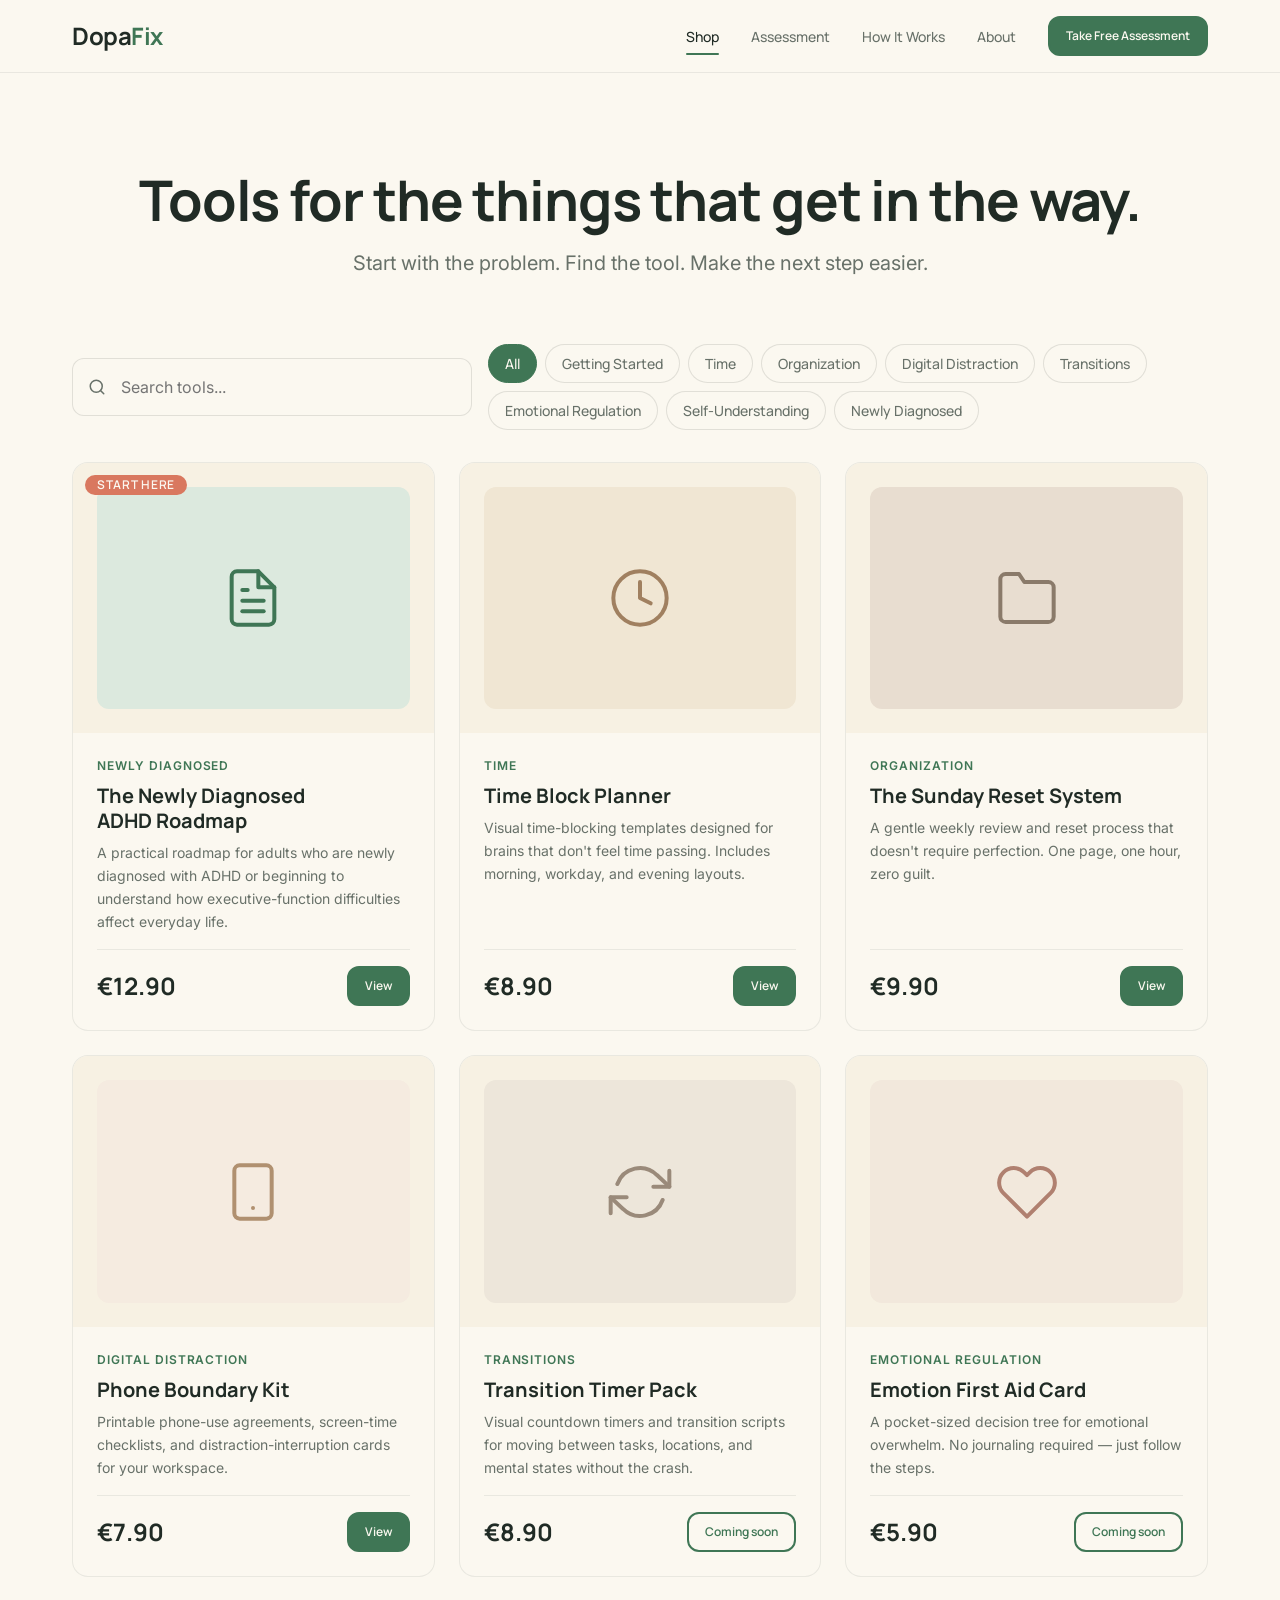
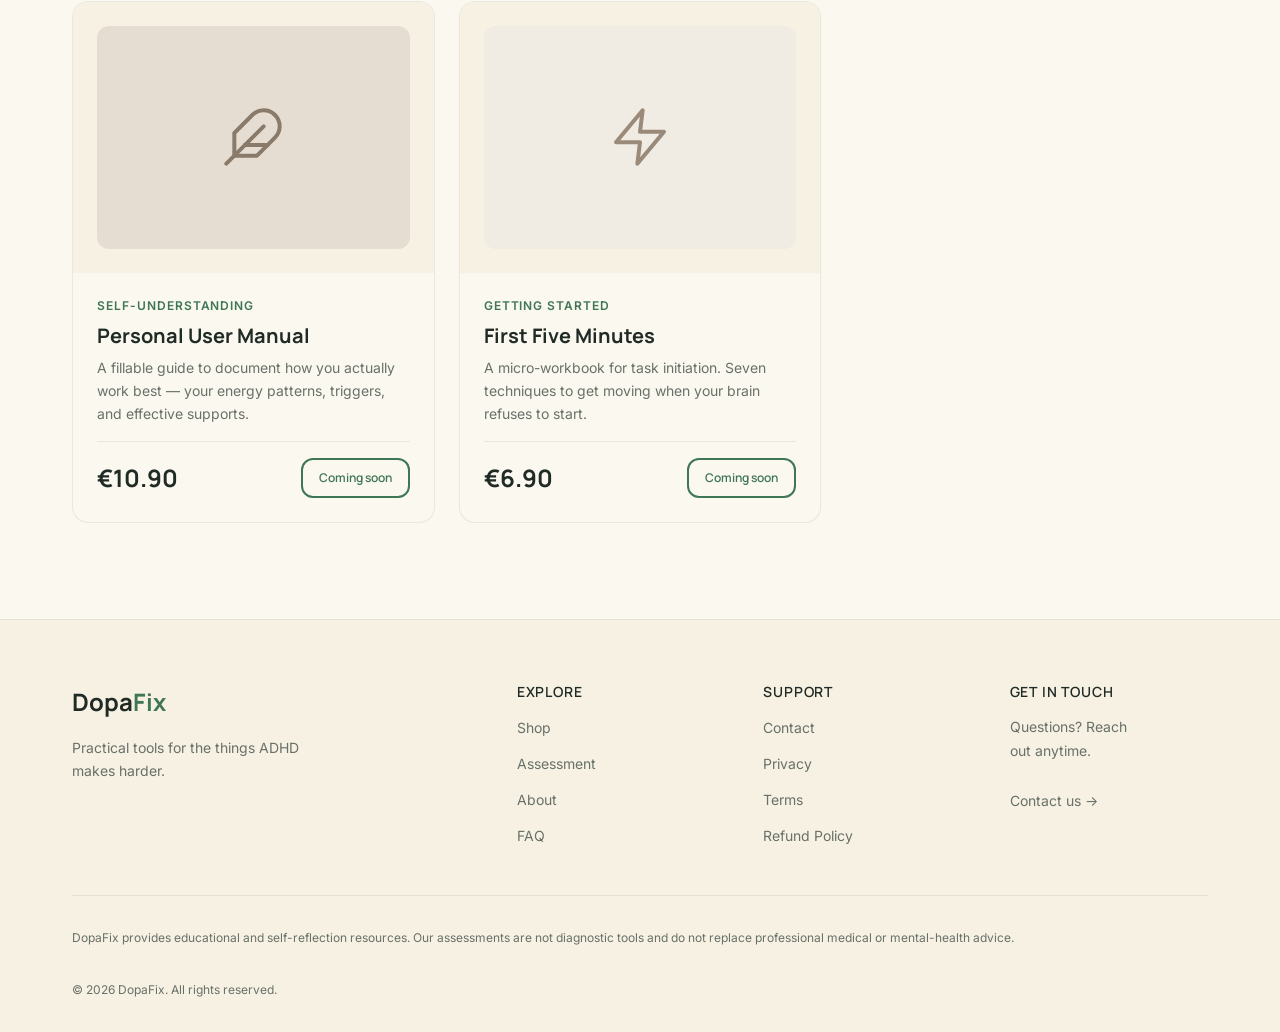
==== commit 7972a912: "fourth" ====
--- a/shop/index.html
+++ b/shop/index.html
@@ -36,7 +36,7 @@
           <a href="/about/" class="site-nav__link">About</a>
           <a href="/assessment/" class="btn btn--primary btn--small">Take Free Assessment</a>
         </nav>
-        <button class="mobile-menu-toggle js-menu-toggle" aria-label="Open menu" aria-expanded="false">
+        <button type="button" class="mobile-menu-toggle js-menu-toggle" aria-label="Open menu" aria-expanded="false">
           <span class="mobile-menu-toggle__bar"></span>
         </button>
       </div>
@@ -73,15 +73,15 @@
             <input type="text" class="search-input__field js-shop-search" placeholder="Search tools..." aria-label="Search tools">
           </div>
           <div class="filter-chips js-filter-chips">
-            <button class="filter-chip is-active" data-filter="all">All</button>
-            <button class="filter-chip" data-filter="getting-started">Getting Started</button>
-            <button class="filter-chip" data-filter="time">Time</button>
-            <button class="filter-chip" data-filter="organization">Organization</button>
-            <button class="filter-chip" data-filter="digital-distraction">Digital Distraction</button>
-            <button class="filter-chip" data-filter="transitions">Transitions</button>
-            <button class="filter-chip" data-filter="emotional-regulation">Emotional Regulation</button>
-            <button class="filter-chip" data-filter="self-understanding">Self-Understanding</button>
-            <button class="filter-chip" data-filter="newly-diagnosed">Newly Diagnosed</button>
+            <button type="button" class="filter-chip is-active" data-filter="all">All</button>
+            <button type="button" class="filter-chip" data-filter="getting-started">Getting Started</button>
+            <button type="button" class="filter-chip" data-filter="time">Time</button>
+            <button type="button" class="filter-chip" data-filter="organization">Organization</button>
+            <button type="button" class="filter-chip" data-filter="digital-distraction">Digital Distraction</button>
+            <button type="button" class="filter-chip" data-filter="transitions">Transitions</button>
+            <button type="button" class="filter-chip" data-filter="emotional-regulation">Emotional Regulation</button>
+            <button type="button" class="filter-chip" data-filter="self-understanding">Self-Understanding</button>
+            <button type="button" class="filter-chip" data-filter="newly-diagnosed">Newly Diagnosed</button>
           </div>
         </div>
 
@@ -102,7 +102,7 @@
               <p class="product-card__desc">A practical roadmap for adults who are newly diagnosed with ADHD or beginning to understand how executive-function difficulties affect everyday life.</p>
               <div class="product-card__footer">
                 <span class="product-card__price">€12.90</span>
-                <a href="/product/" class="btn btn--primary btn--small">View</a>
+                <a href="/products/adhd-roadmap.html" class="btn btn--primary btn--small">View</a>
               </div>
             </div>
           </article>
@@ -120,7 +120,7 @@
               <p class="product-card__desc">Visual time-blocking templates designed for brains that don't feel time passing. Includes morning, workday, and evening layouts.</p>
               <div class="product-card__footer">
                 <span class="product-card__price">€8.90</span>
-                <a href="#" class="btn btn--primary btn--small" onclick="event.preventDefault();alert('Coming soon');">View</a>
+                <a href="/products/time-block-planner.html" class="btn btn--primary btn--small">View</a>
               </div>
             </div>
           </article>
@@ -138,7 +138,7 @@
               <p class="product-card__desc">A gentle weekly review and reset process that doesn't require perfection. One page, one hour, zero guilt.</p>
               <div class="product-card__footer">
                 <span class="product-card__price">€9.90</span>
-                <a href="#" class="btn btn--primary btn--small" onclick="event.preventDefault();alert('Coming soon');">View</a>
+                <a href="/products/sunday-reset-system.html" class="btn btn--primary btn--small">View</a>
               </div>
             </div>
           </article>
@@ -156,7 +156,7 @@
               <p class="product-card__desc">Printable phone-use agreements, screen-time checklists, and distraction-interruption cards for your workspace.</p>
               <div class="product-card__footer">
                 <span class="product-card__price">€7.90</span>
-                <a href="#" class="btn btn--primary btn--small" onclick="event.preventDefault();alert('Coming soon');">View</a>
+                <a href="/products/phone-boundary-kit.html" class="btn btn--primary btn--small">View</a>
               </div>
             </div>
           </article>
@@ -174,7 +174,7 @@
               <p class="product-card__desc">Visual countdown timers and transition scripts for moving between tasks, locations, and mental states without the crash.</p>
               <div class="product-card__footer">
                 <span class="product-card__price">€8.90</span>
-                <a href="#" class="btn btn--primary btn--small" onclick="event.preventDefault();alert('Coming soon');">View</a>
+                <span class="btn btn--secondary btn--small" aria-disabled="true">Coming soon</span>
               </div>
             </div>
           </article>
@@ -192,7 +192,7 @@
               <p class="product-card__desc">A pocket-sized decision tree for emotional overwhelm. No journaling required — just follow the steps.</p>
               <div class="product-card__footer">
                 <span class="product-card__price">€5.90</span>
-                <a href="#" class="btn btn--primary btn--small" onclick="event.preventDefault();alert('Coming soon');">View</a>
+                <span class="btn btn--secondary btn--small" aria-disabled="true">Coming soon</span>
               </div>
             </div>
           </article>
@@ -210,7 +210,7 @@
               <p class="product-card__desc">A fillable guide to document how you actually work best — your energy patterns, triggers, and effective supports.</p>
               <div class="product-card__footer">
                 <span class="product-card__price">€10.90</span>
-                <a href="#" class="btn btn--primary btn--small" onclick="event.preventDefault();alert('Coming soon');">View</a>
+                <span class="btn btn--secondary btn--small" aria-disabled="true">Coming soon</span>
               </div>
             </div>
           </article>
@@ -228,7 +228,7 @@
               <p class="product-card__desc">A micro-workbook for task initiation. Seven techniques to get moving when your brain refuses to start.</p>
               <div class="product-card__footer">
                 <span class="product-card__price">€6.90</span>
-                <a href="#" class="btn btn--primary btn--small" onclick="event.preventDefault();alert('Coming soon');">View</a>
+                <span class="btn btn--secondary btn--small" aria-disabled="true">Coming soon</span>
               </div>
             </div>
           </article>
